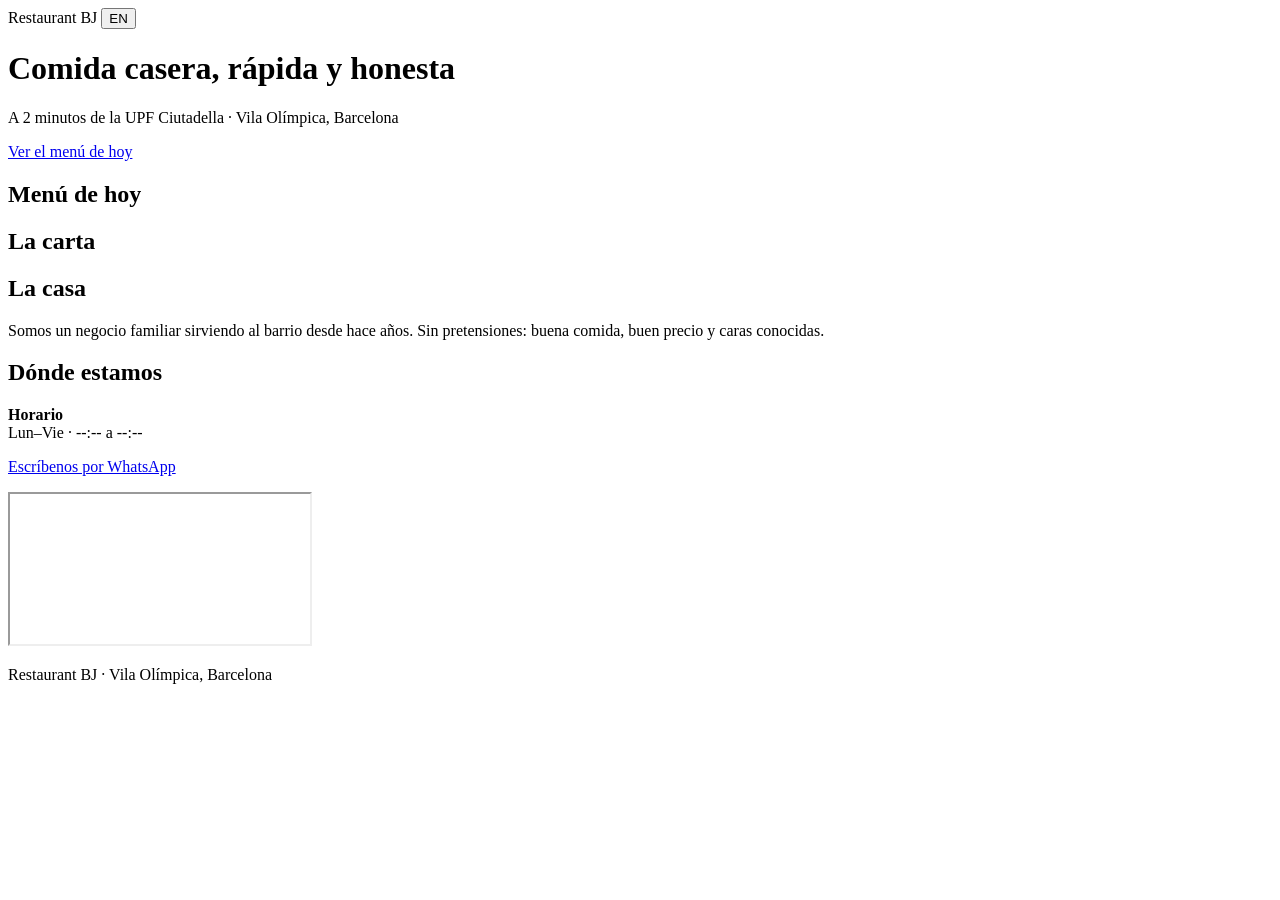
==== index.html @ 80b922a5 "Create index.html" ====
<!DOCTYPE html>
<html lang="es">
<head>
  <meta charset="UTF-8">
  <meta name="viewport" content="width=device-width, initial-scale=1.0">
  <title>Restaurant BJ — Menú del día en Vila Olímpica, Barcelona</title>
  <meta name="description" content="Restaurant BJ: menú del día, bocadillos y café a buen precio junto a la UPF Ciutadella. Comida casera, rápida y honesta. Familia sirviendo al barrio.">
  <link rel="stylesheet" href="css/style.css">
</head>
<body>

  <!-- ===== CABECERA ===== -->
  <header class="hero">
    <nav class="nav">
      <span class="logo">Restaurant BJ</span>
      <button id="lang-toggle" class="lang-btn" aria-label="Change language">EN</button>
    </nav>
    <div class="hero-content">
      <!-- FOTO PENDIENTE: fachada o interior del bar -->
      <h1 data-es="Comida casera, rápida y honesta" data-en="Honest, fast, homemade food">Comida casera, rápida y honesta</h1>
      <p class="subtitle" data-es="A 2 minutos de la UPF Ciutadella · Vila Olímpica, Barcelona" data-en="2 minutes from UPF Ciutadella · Vila Olímpica, Barcelona">A 2 minutos de la UPF Ciutadella · Vila Olímpica, Barcelona</p>
      <a href="#hoy" class="cta" data-es="Ver el menú de hoy" data-en="See today's menu">Ver el menú de hoy</a>
    </div>
  </header>

  <!-- ===== MENÚ DE HOY (se rellena desde data/menu.js) ===== -->
  <section id="hoy" class="section">
    <h2 data-es="Menú de hoy" data-en="Today's menu">Menú de hoy</h2>
    <p class="updated" id="menu-updated"></p>
    <div id="menu-del-dia"></div>
    <div id="bocadillo-del-dia" class="deal-box"></div>
  </section>

  <!-- ===== CARTA FIJA ===== -->
  <section id="carta" class="section alt">
    <h2 data-es="La carta" data-en="Our menu">La carta</h2>
    <div id="carta-fija"></div>
  </section>

  <!-- ===== QUIÉNES SOMOS ===== -->
  <section id="historia" class="section">
    <h2 data-es="La casa" data-en="About us">La casa</h2>
    <!-- FOTO PENDIENTE: familia detrás de la barra -->
    <p data-es="Somos un negocio familiar sirviendo al barrio desde hace años. Sin pretensiones: buena comida, buen precio y caras conocidas."
       data-en="We are a family business that has served this neighborhood for years. No frills: good food, fair prices, familiar faces.">
      Somos un negocio familiar sirviendo al barrio desde hace años. Sin pretensiones: buena comida, buen precio y caras conocidas.
    </p>
  </section>

  <!-- ===== CONTACTO ===== -->
  <footer id="contacto" class="footer">
    <h2 data-es="Dónde estamos" data-en="Find us">Dónde estamos</h2>
    <div class="footer-grid">
      <div>
        <p><strong data-es="Horario" data-en="Hours">Horario</strong><br>
        <span id="horario"><!-- PENDIENTE: horario real --> Lun–Vie · --:-- a --:--</span></p>
        <p>
          <!-- PENDIENTE: número real de WhatsApp (formato 34XXXXXXXXX) -->
          <a class="whatsapp" href="https://wa.me/34XXXXXXXXX" data-es="Escríbenos por WhatsApp" data-en="Message us on WhatsApp">Escríbenos por WhatsApp</a>
        </p>
      </div>
      <div class="map">
        <iframe
          src="https://www.google.com/maps?q=Restaurant+BJ,+Vila+Ol%C3%ADmpica,+Barcelona&output=embed"
          loading="lazy" title="Mapa Restaurant BJ"></iframe>
      </div>
    </div>
    <p class="fine" data-es="Restaurant BJ · Vila Olímpica, Barcelona" data-en="Restaurant BJ · Vila Olímpica, Barcelona">Restaurant BJ · Vila Olímpica, Barcelona</p>
  </footer>

  <script src="data/menu.js"></script>
  <script src="js/main.js"></script>
</body>
</html>
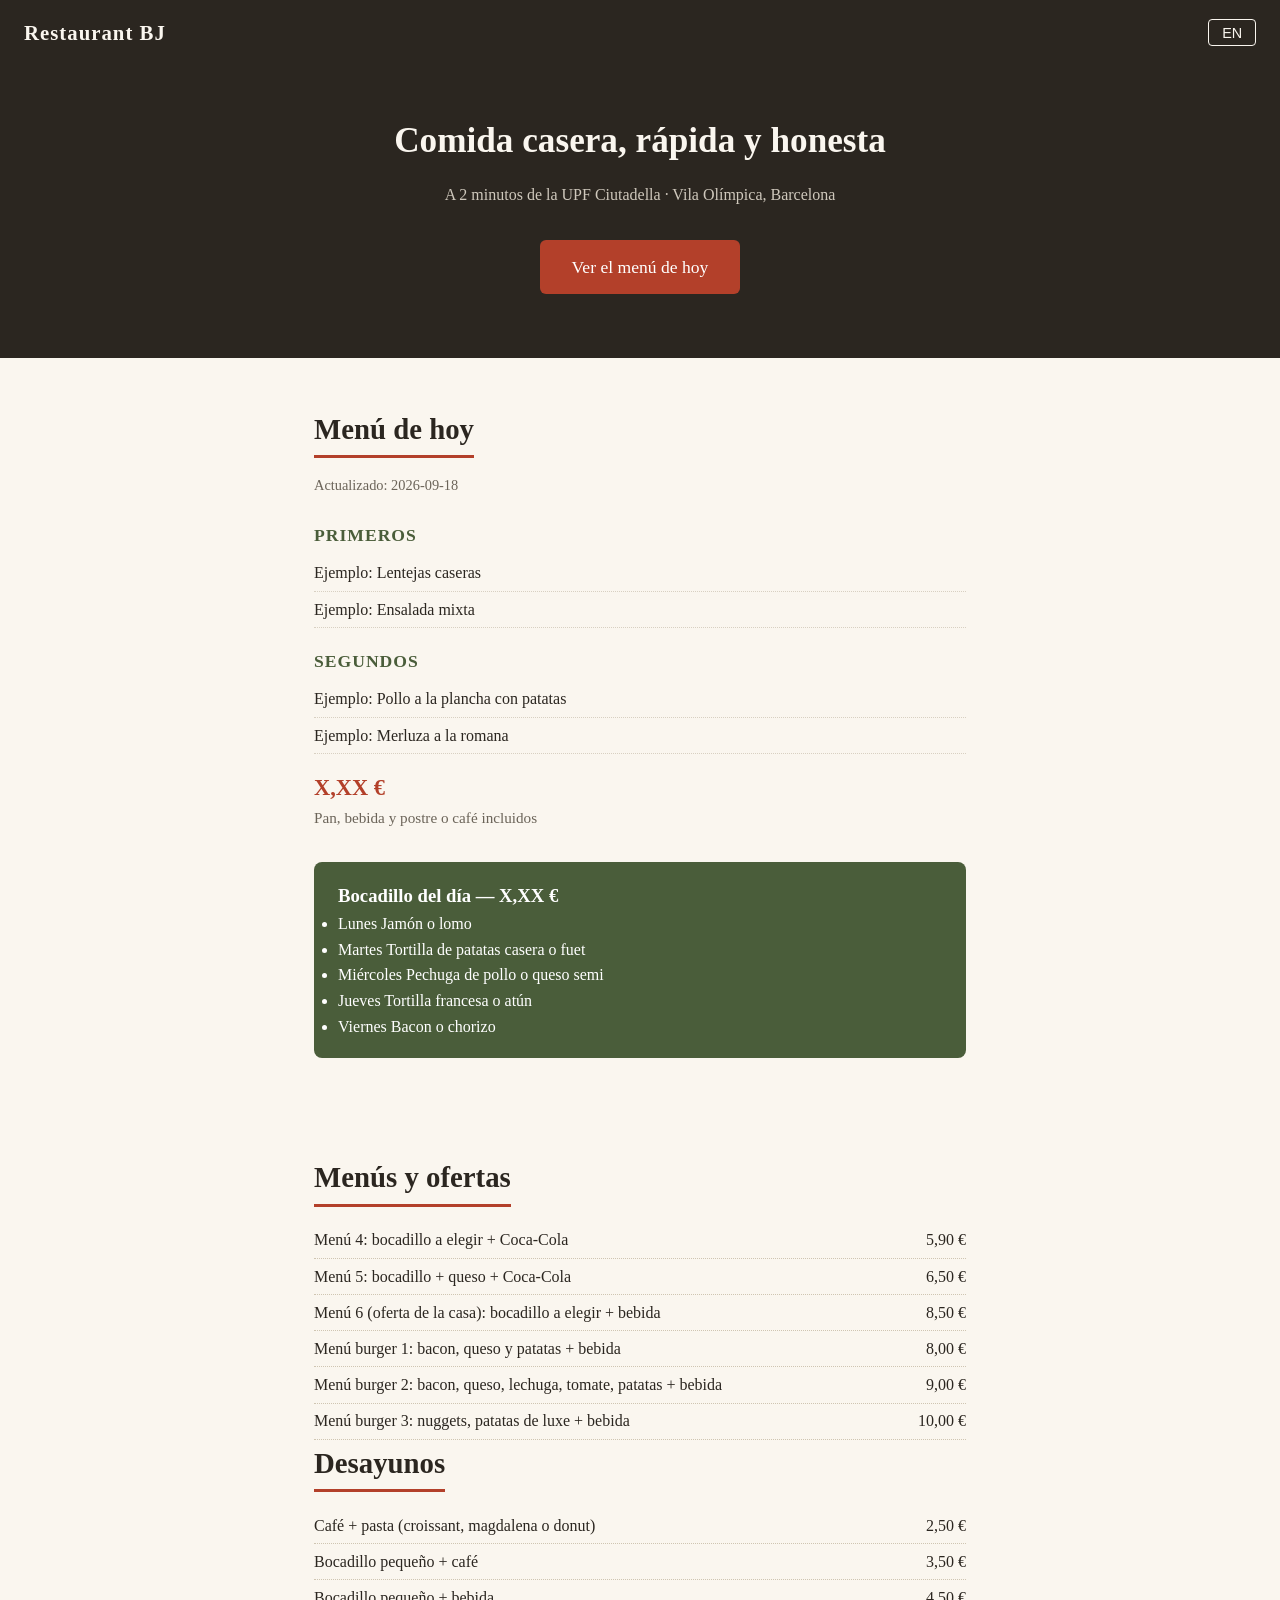
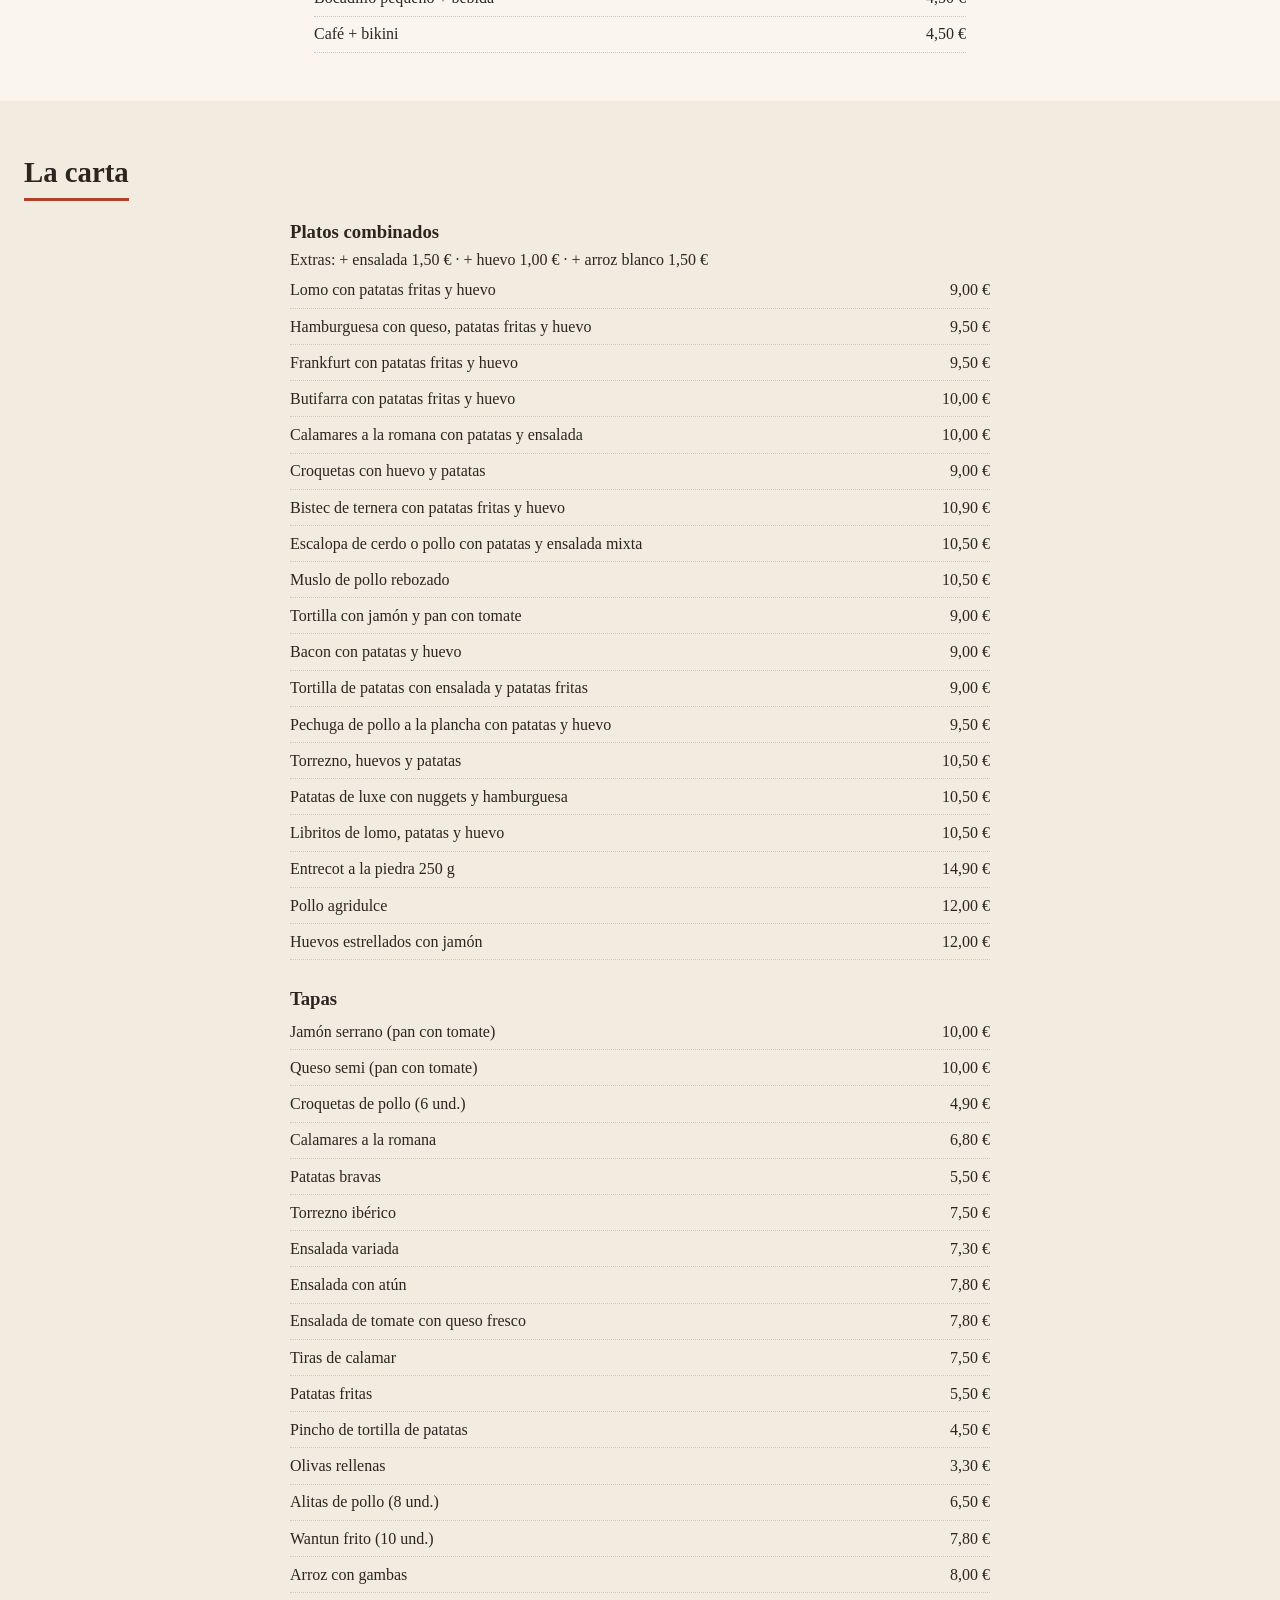
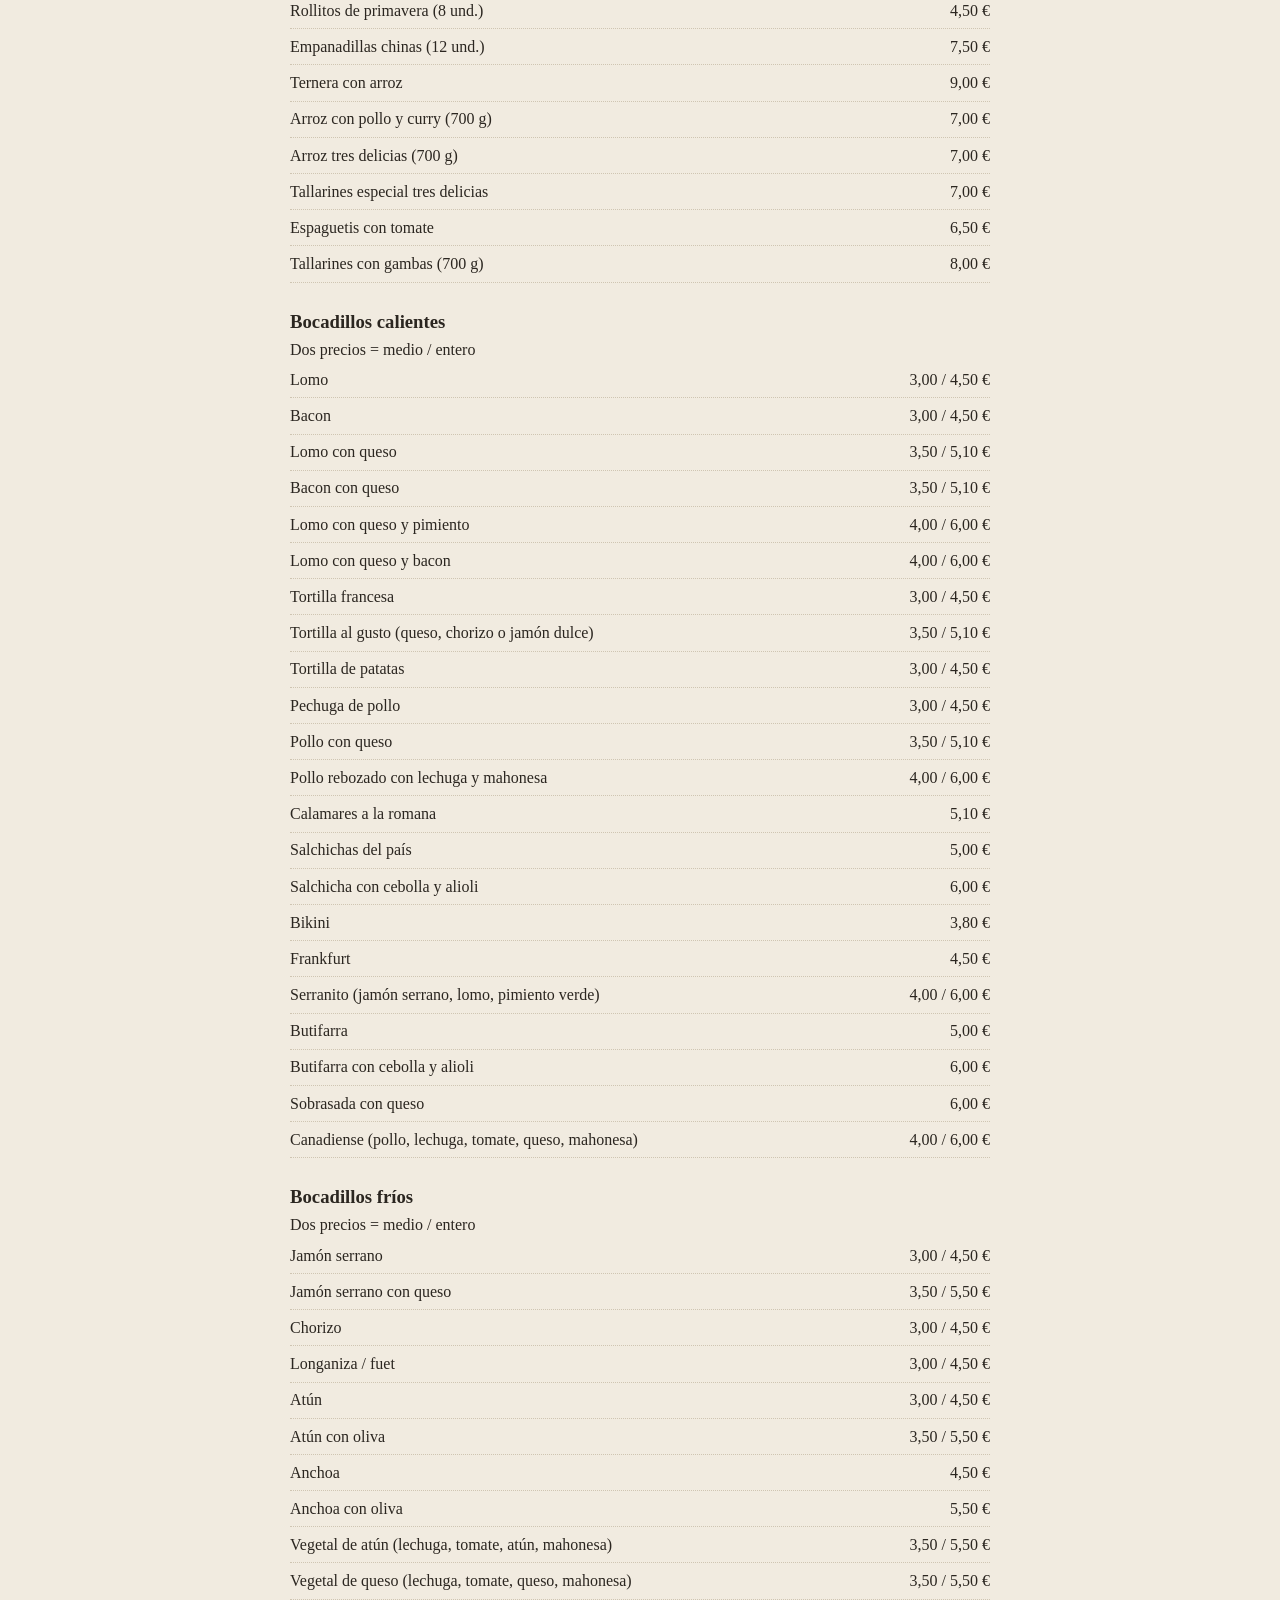
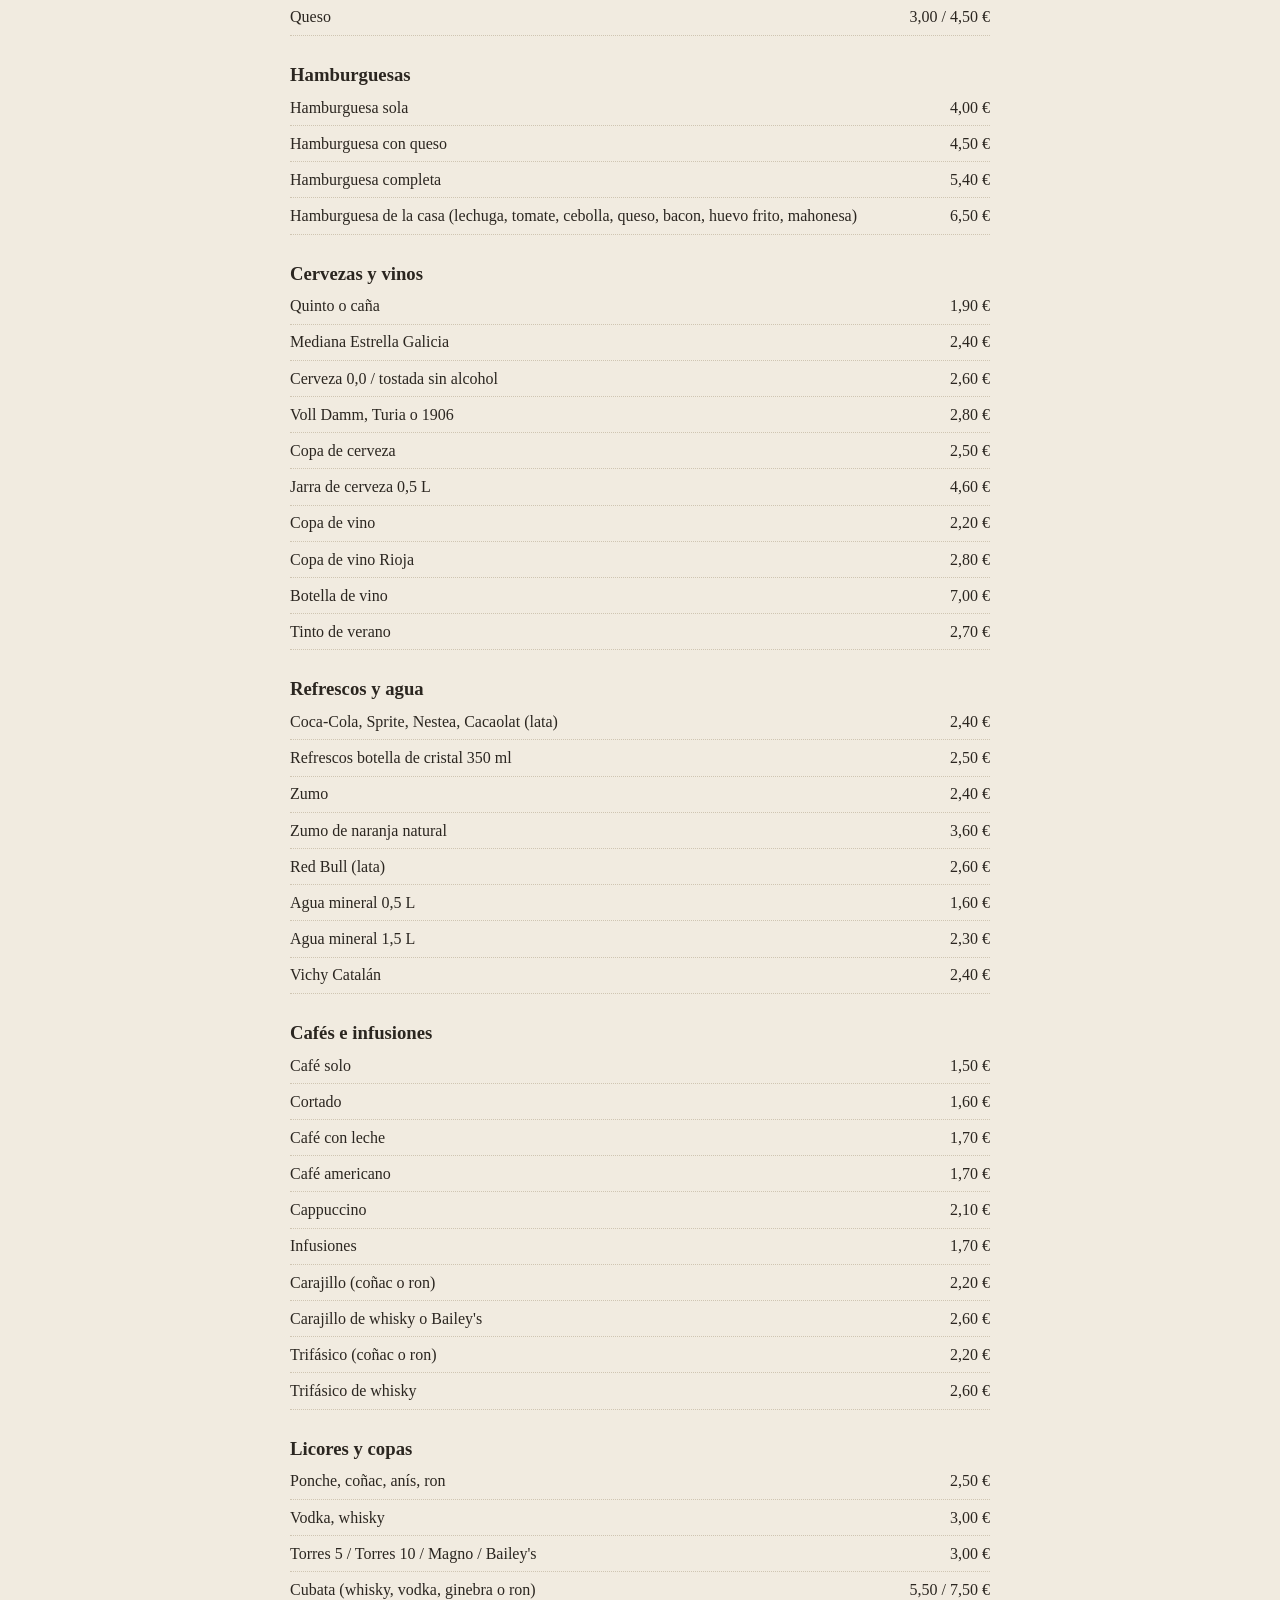
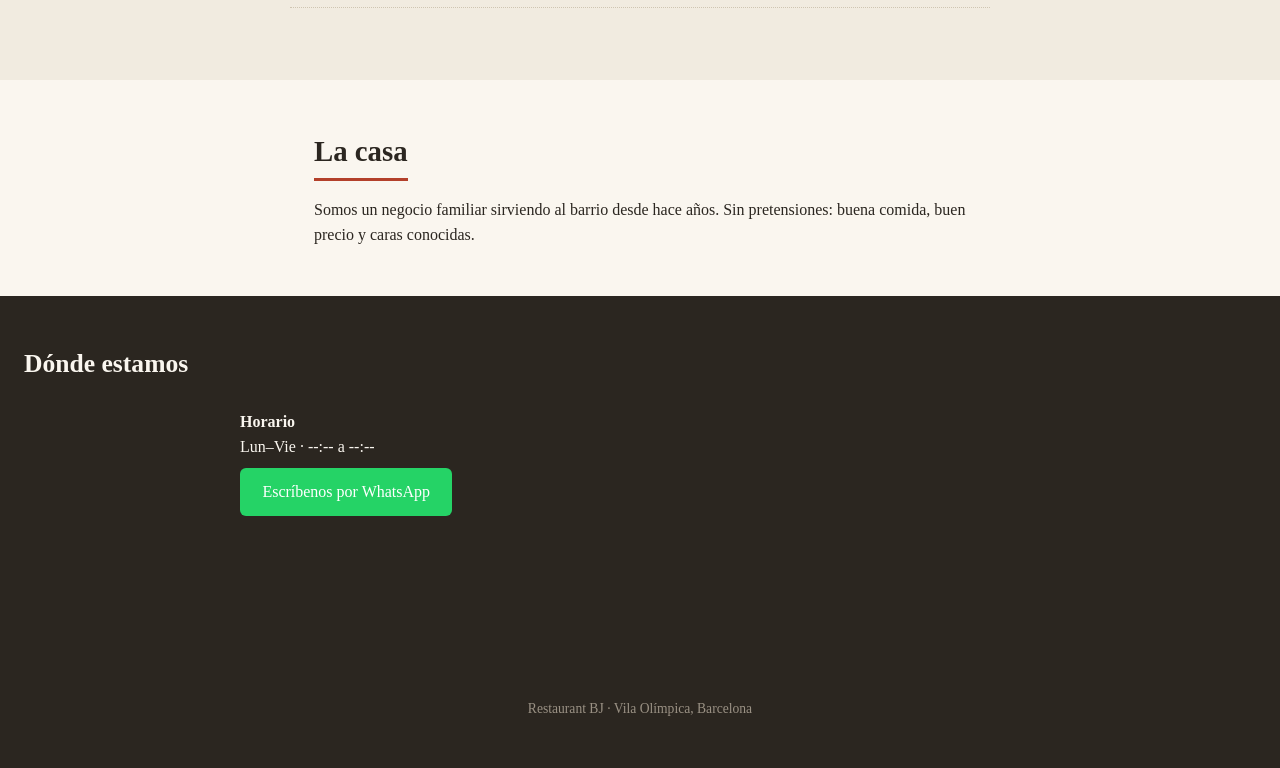
==== commit 4ade68a9: "Update index.html" ====
--- a/index.html
+++ b/index.html
@@ -29,6 +29,14 @@
     <p class="updated" id="menu-updated"></p>
     <div id="menu-del-dia"></div>
     <div id="bocadillo-del-dia" class="deal-box"></div>
+  </section>
+
+  <!-- ===== OFERTAS Y DESAYUNOS ===== -->
+  <section id="ofertas-seccion" class="section">
+    <h2 data-es="Menús y ofertas" data-en="Deals & menus">Menús y ofertas</h2>
+    <div id="ofertas"></div>
+    <h2 class="sub" data-es="Desayunos" data-en="Breakfast">Desayunos</h2>
+    <div id="desayunos"></div>
   </section>
 
   <!-- ===== CARTA FIJA ===== -->
--- a/css/style.css
+++ b/css/style.css
@@ -0,0 +1,142 @@
+/* ===== Restaurant BJ ===== */
+:root {
+  --crema: #faf6ef;
+  --tinta: #2b2620;
+  --rojo: #b3402a;   /* color principal — ajustable cuando haya fotos */
+  --verde: #4a5d3a;
+  --gris: #6b6459;
+}
+
+* { margin: 0; padding: 0; box-sizing: border-box; }
+
+body {
+  font-family: Georgia, 'Times New Roman', serif;
+  color: var(--tinta);
+  background: var(--crema);
+  line-height: 1.6;
+}
+
+/* --- Cabecera --- */
+.hero {
+  background: var(--tinta);
+  color: var(--crema);
+  padding-bottom: 4rem;
+}
+.nav {
+  display: flex;
+  justify-content: space-between;
+  align-items: center;
+  padding: 1rem 1.5rem;
+}
+.logo { font-size: 1.3rem; font-weight: bold; letter-spacing: 1px; }
+.lang-btn {
+  background: transparent;
+  color: var(--crema);
+  border: 1px solid var(--crema);
+  padding: 0.3rem 0.8rem;
+  border-radius: 4px;
+  cursor: pointer;
+  font-size: 0.9rem;
+}
+.hero-content {
+  text-align: center;
+  padding: 3rem 1.5rem 0;
+  max-width: 700px;
+  margin: 0 auto;
+}
+.hero-content h1 { font-size: 2.2rem; margin-bottom: 0.8rem; }
+.subtitle { color: #cfc8bc; margin-bottom: 2rem; }
+.cta {
+  display: inline-block;
+  background: var(--rojo);
+  color: #fff;
+  text-decoration: none;
+  padding: 0.8rem 2rem;
+  border-radius: 6px;
+  font-size: 1.1rem;
+}
+
+/* --- Secciones --- */
+.section {
+  max-width: 700px;
+  margin: 0 auto;
+  padding: 3rem 1.5rem;
+}
+.section.alt { background: #f1ebe0; max-width: none; }
+.section.alt > * { max-width: 700px; margin-left: auto; margin-right: auto; }
+.section h2 {
+  font-size: 1.8rem;
+  margin-bottom: 1rem;
+  border-bottom: 3px solid var(--rojo);
+  display: inline-block;
+  padding-bottom: 0.2rem;
+}
+.updated { color: var(--gris); font-size: 0.9rem; margin-bottom: 1.5rem; }
+
+/* --- Menú del día --- */
+.menu-block h3 {
+  color: var(--verde);
+  margin: 1.2rem 0 0.4rem;
+  font-size: 1.1rem;
+  text-transform: uppercase;
+  letter-spacing: 1px;
+}
+.menu-block ul { list-style: none; }
+.menu-block li { padding: 0.3rem 0; border-bottom: 1px dotted #d8d0c2; }
+.menu-price {
+  font-size: 1.4rem;
+  color: var(--rojo);
+  font-weight: bold;
+  margin-top: 1rem;
+}
+.menu-incluye { color: var(--gris); font-size: 0.95rem; }
+
+/* --- Oferta del día --- */
+.deal-box {
+  margin-top: 2rem;
+  background: var(--verde);
+  color: #fff;
+  padding: 1.2rem 1.5rem;
+  border-radius: 8px;
+}
+.deal-box .deal-price { font-size: 1.6rem; font-weight: bold; }
+
+/* --- Carta --- */
+.carta-cat { margin-bottom: 1.5rem; }
+.carta-item {
+  display: flex;
+  justify-content: space-between;
+  padding: 0.3rem 0;
+  border-bottom: 1px dotted #cfc5b2;
+}
+
+/* --- Footer --- */
+.footer {
+  background: var(--tinta);
+  color: var(--crema);
+  padding: 3rem 1.5rem;
+}
+.footer h2 { font-size: 1.6rem; margin-bottom: 1.5rem; }
+.footer-grid {
+  display: grid;
+  grid-template-columns: 1fr 1fr;
+  gap: 2rem;
+  max-width: 800px;
+  margin: 0 auto;
+}
+.whatsapp {
+  display: inline-block;
+  background: #25d366;
+  color: #fff;
+  text-decoration: none;
+  padding: 0.7rem 1.4rem;
+  border-radius: 6px;
+  margin-top: 0.5rem;
+}
+.map iframe { width: 100%; height: 250px; border: 0; border-radius: 8px; }
+.fine { text-align: center; margin-top: 2rem; color: #9a9184; font-size: 0.85rem; }
+
+@media (max-width: 600px) {
+  .hero-content h1 { font-size: 1.6rem; }
+  .footer-grid { grid-template-columns: 1fr; }
+}
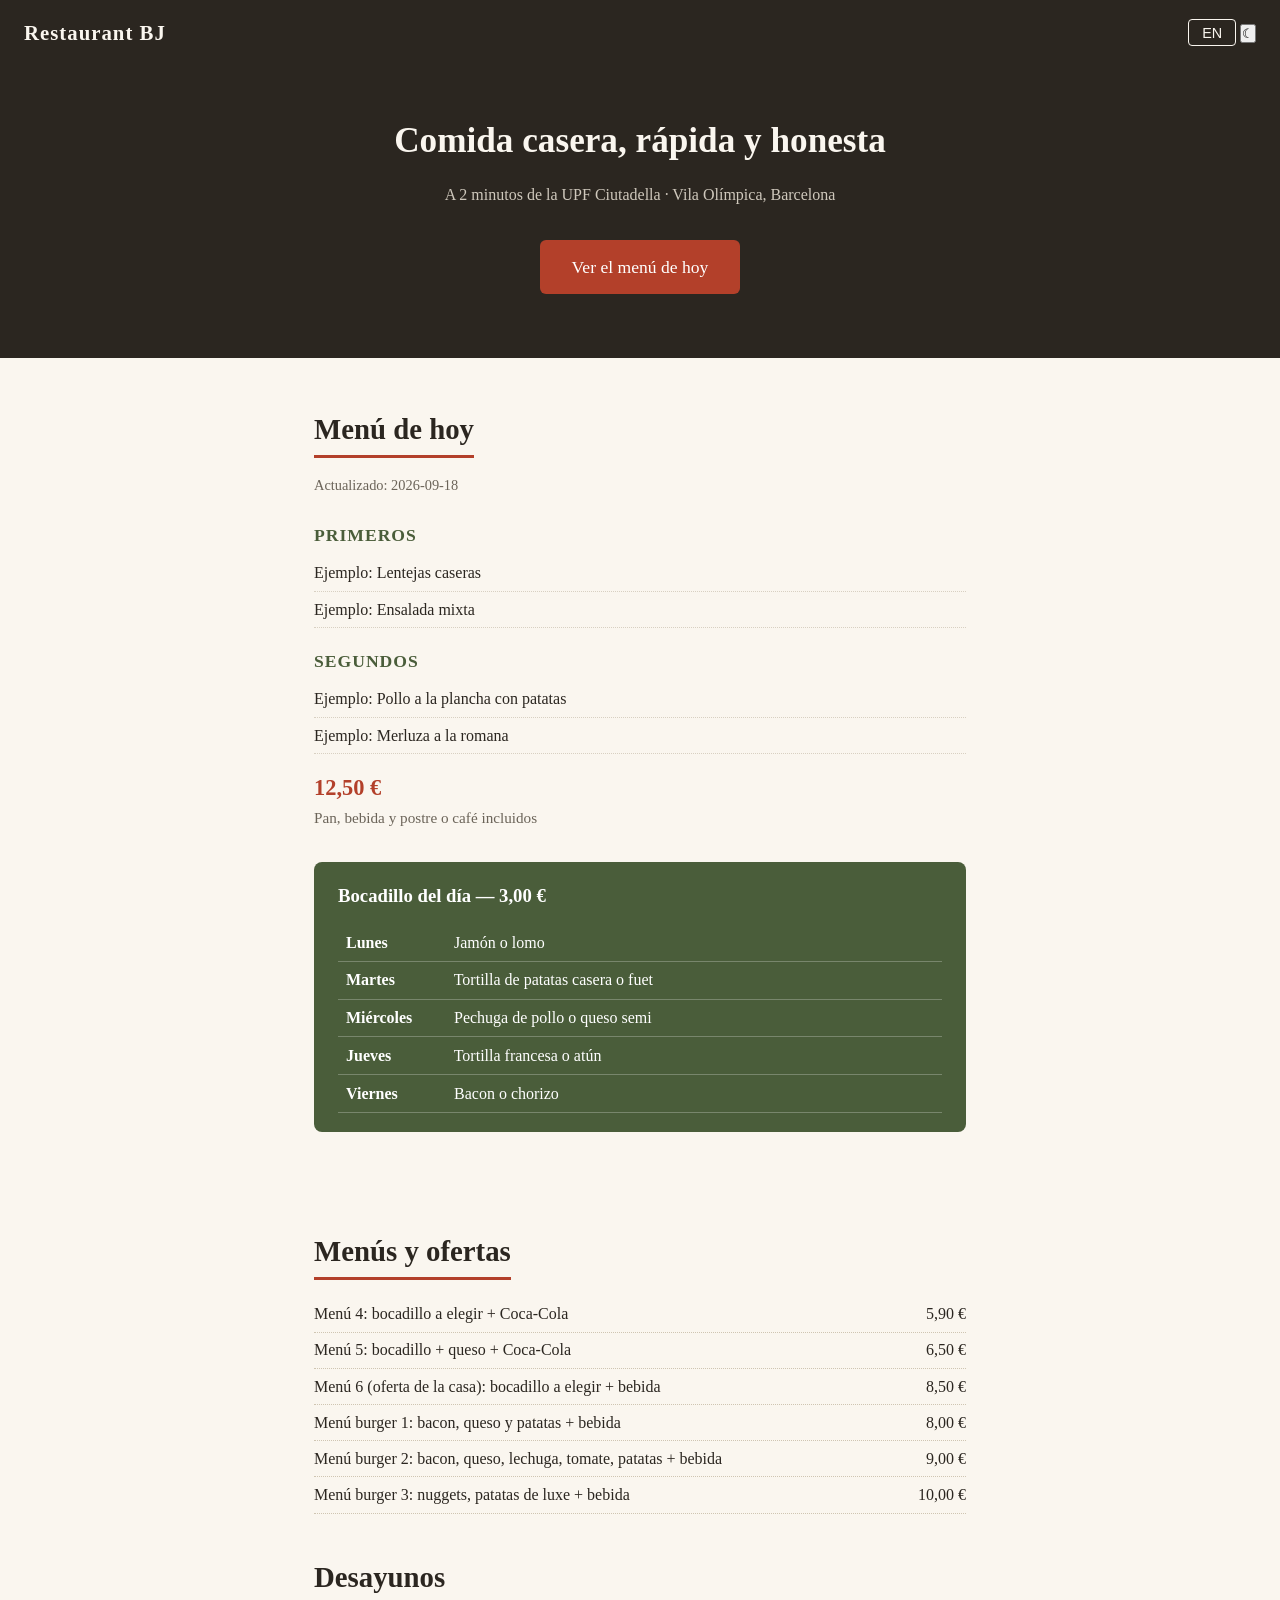
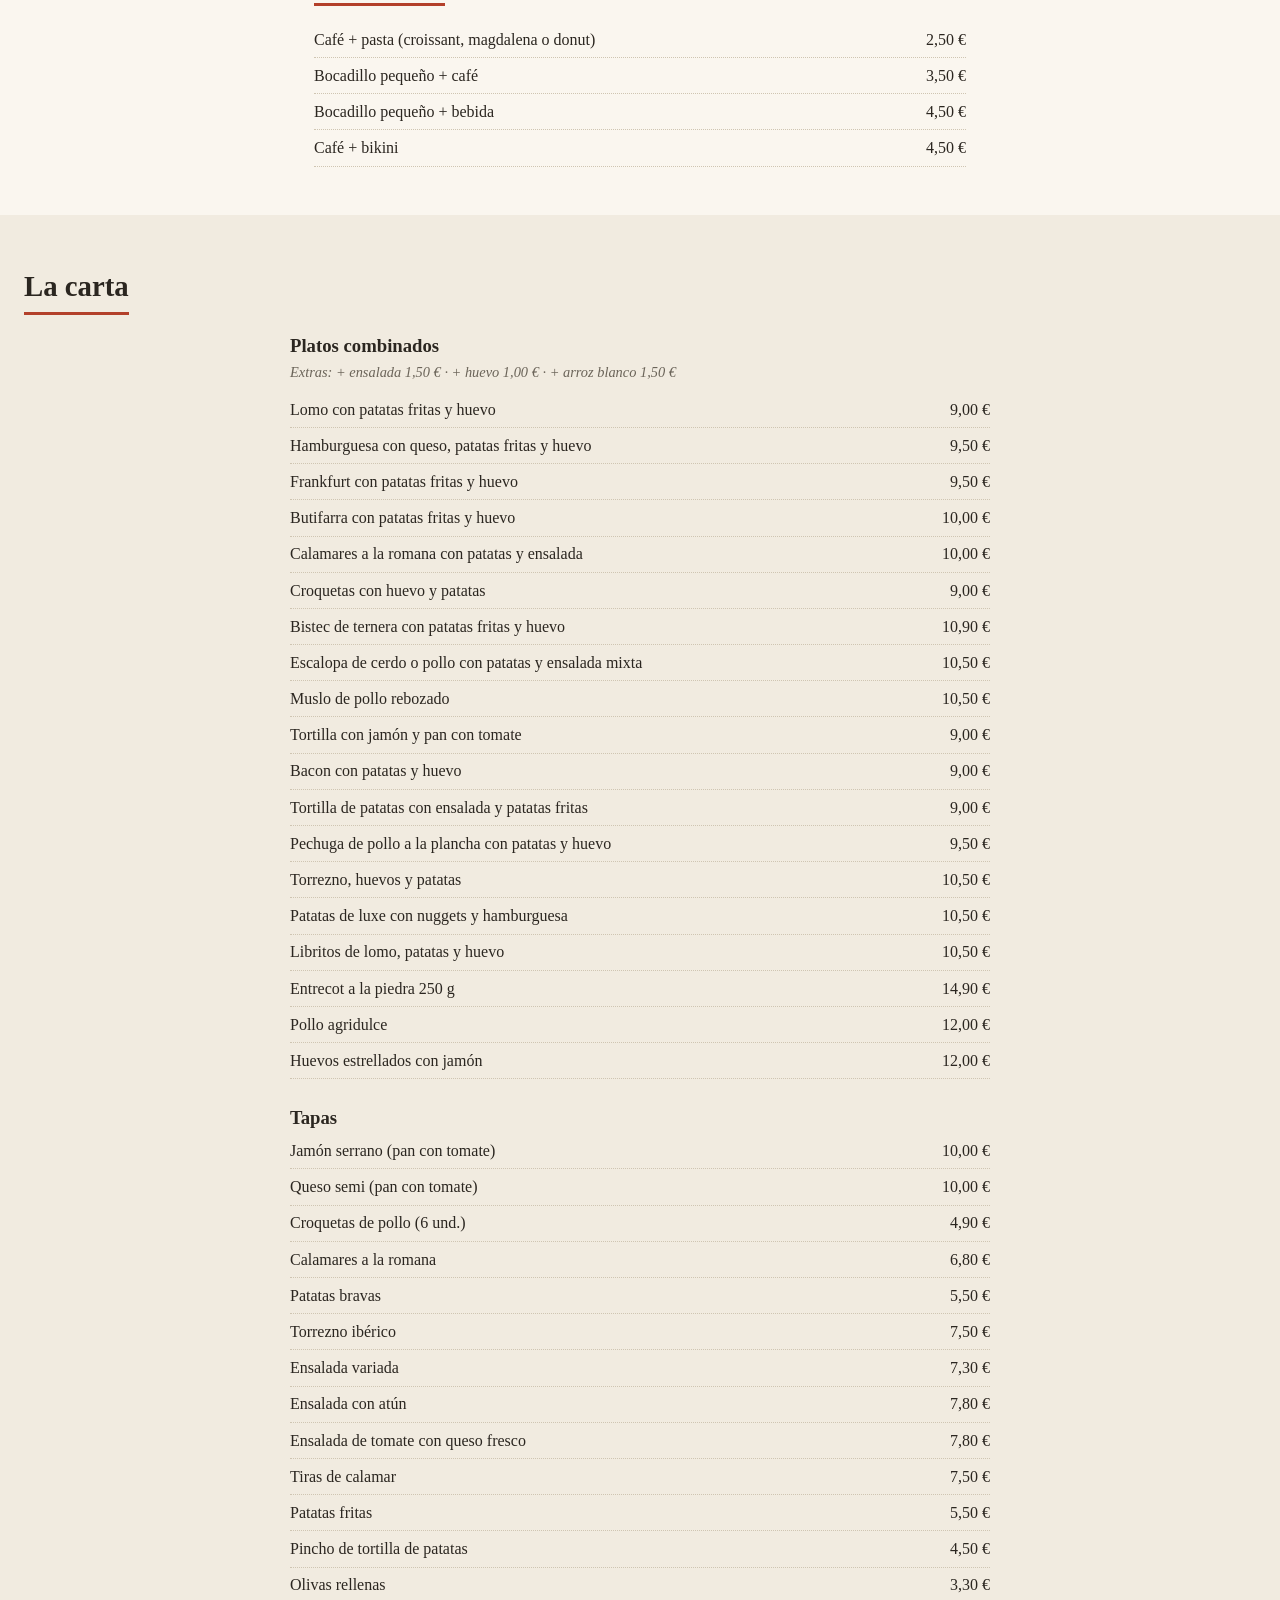
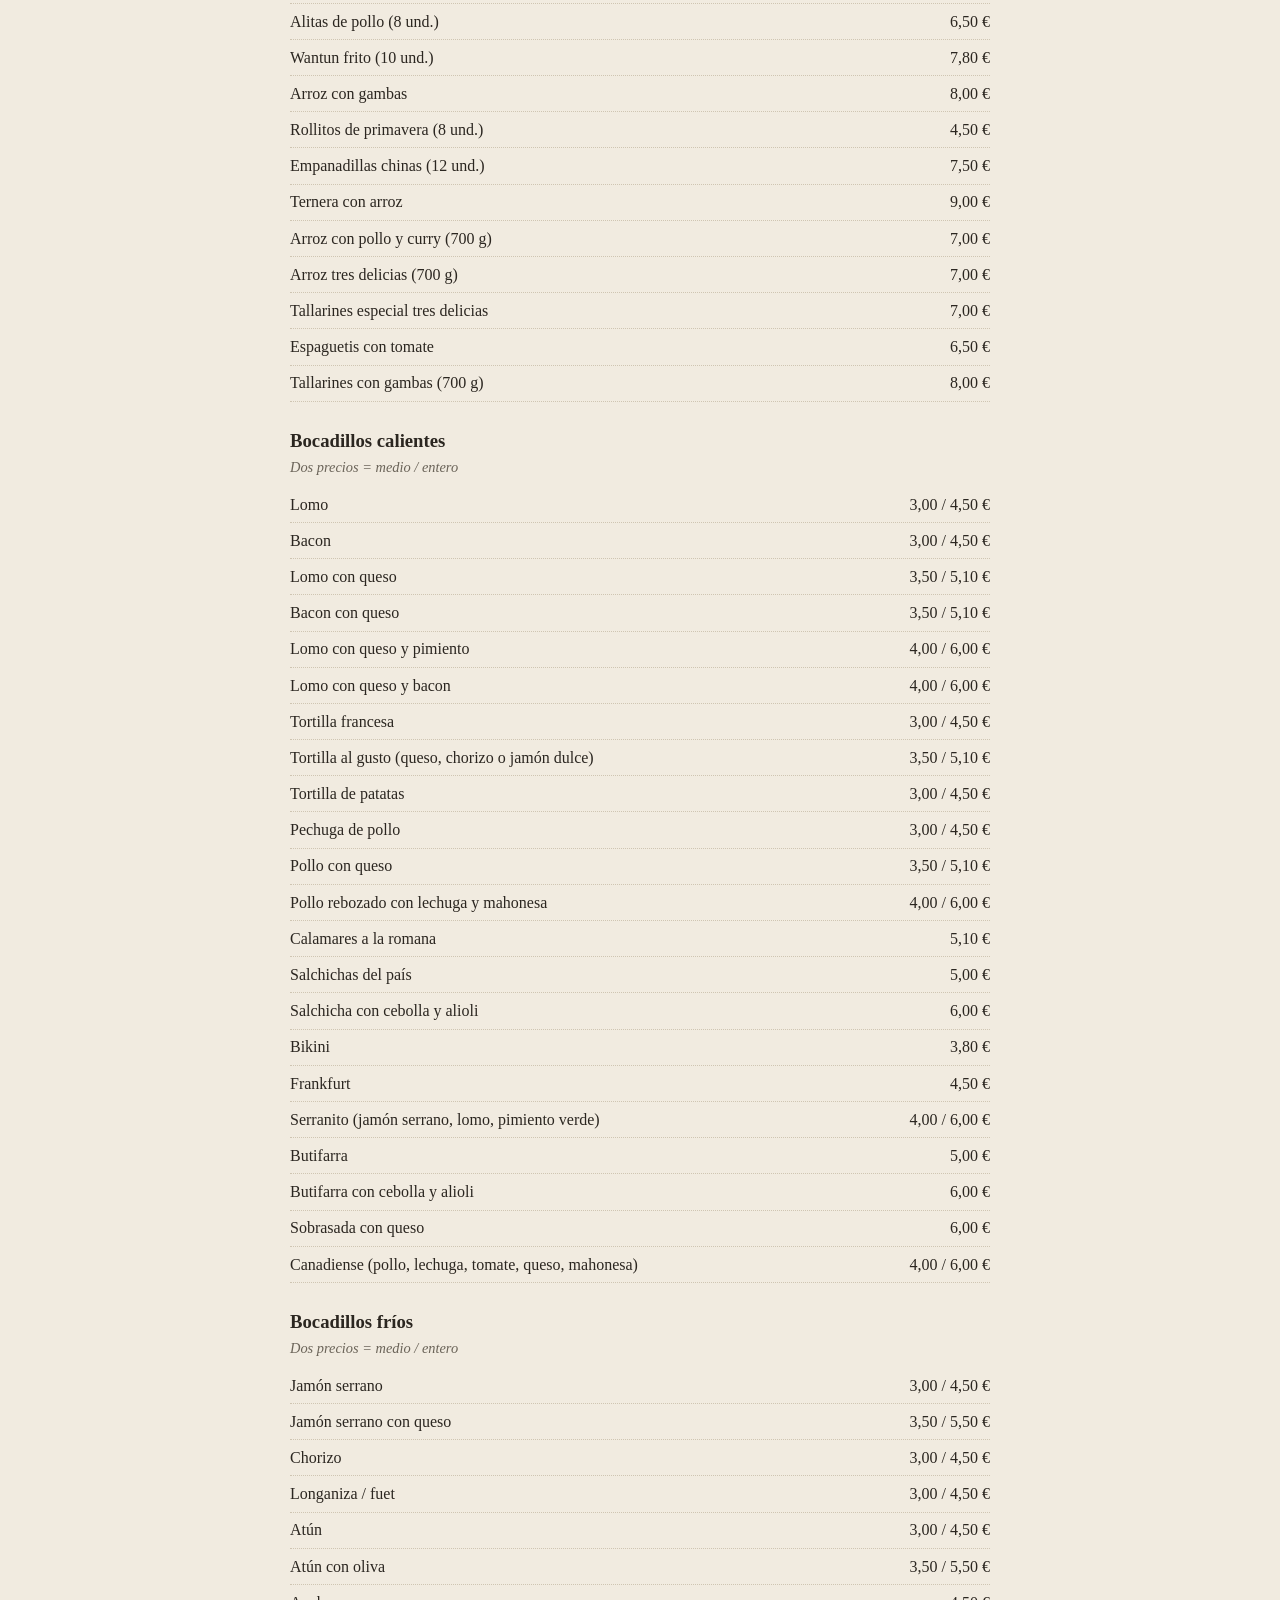
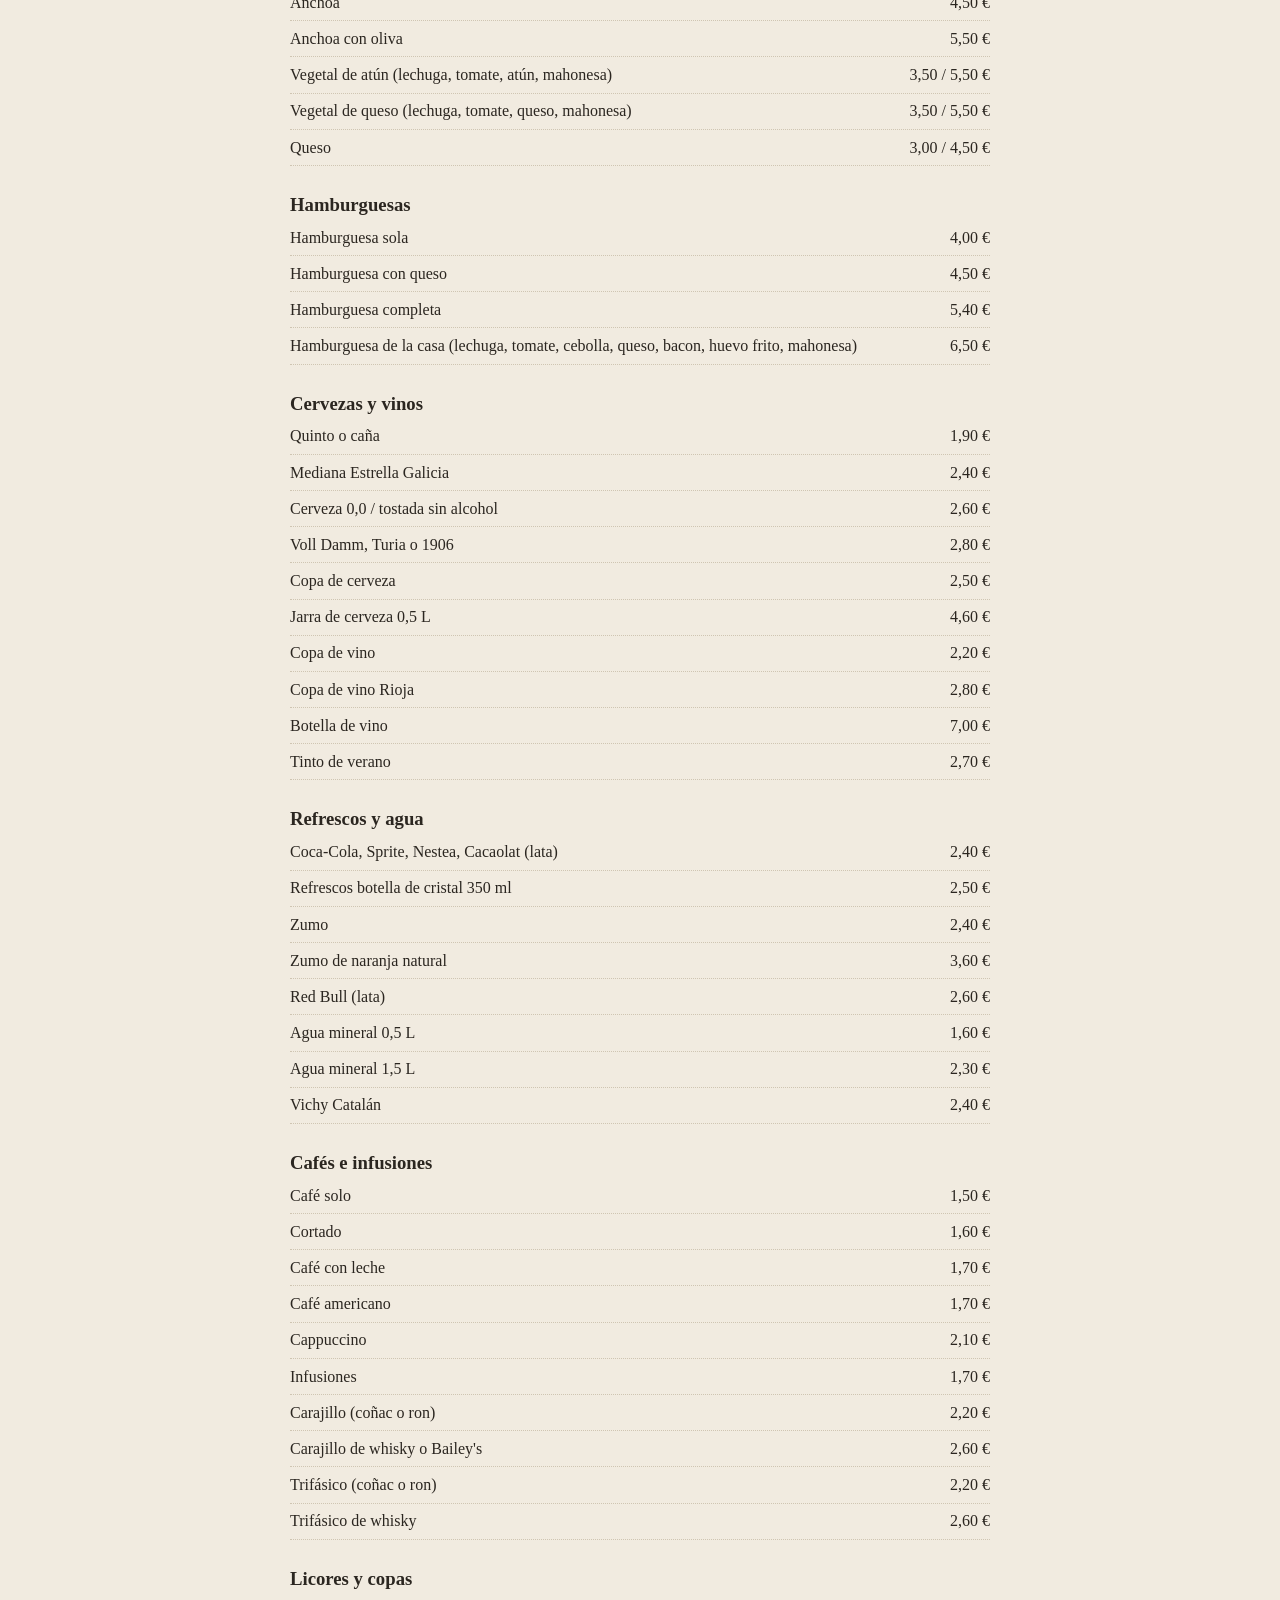
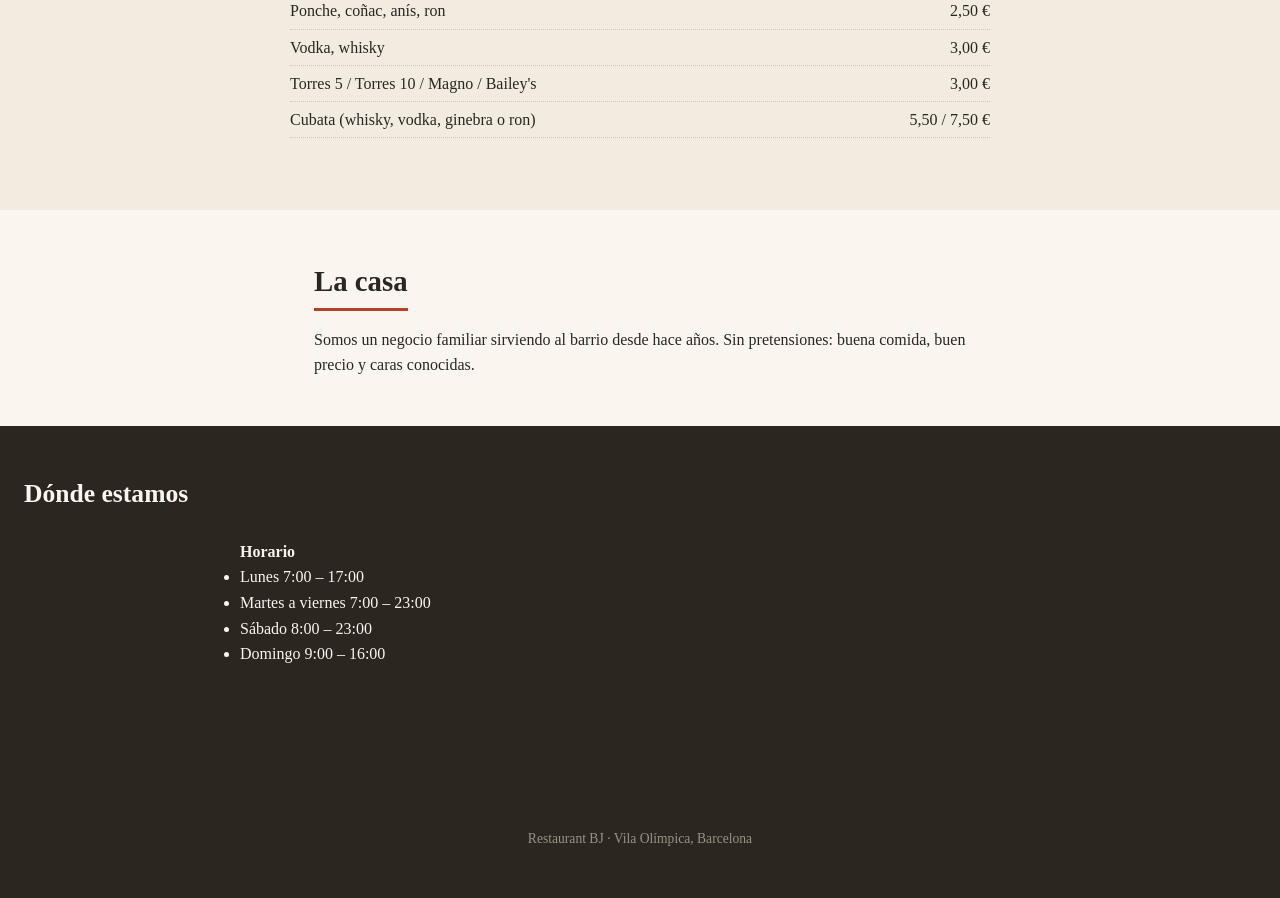
==== commit 4c67425a: "Update index.html" ====
--- a/index.html
+++ b/index.html
@@ -13,7 +13,10 @@
   <header class="hero">
     <nav class="nav">
       <span class="logo">Restaurant BJ</span>
-      <button id="lang-toggle" class="lang-btn" aria-label="Change language">EN</button>
+      <div class="nav-btns">
+        <button id="lang-toggle" class="lang-btn" aria-label="Change language">EN</button>
+        <button id="theme-toggle" class="theme-btn" aria-label="Cambiar tema">☾</button>
+      </div>
     </nav>
     <div class="hero-content">
       <!-- FOTO PENDIENTE: fachada o interior del bar -->
@@ -60,12 +63,13 @@
     <h2 data-es="Dónde estamos" data-en="Find us">Dónde estamos</h2>
     <div class="footer-grid">
       <div>
-        <p><strong data-es="Horario" data-en="Hours">Horario</strong><br>
-        <span id="horario"><!-- PENDIENTE: horario real --> Lun–Vie · --:-- a --:--</span></p>
-        <p>
-          <!-- PENDIENTE: número real de WhatsApp (formato 34XXXXXXXXX) -->
-          <a class="whatsapp" href="https://wa.me/34XXXXXXXXX" data-es="Escríbenos por WhatsApp" data-en="Message us on WhatsApp">Escríbenos por WhatsApp</a>
-        </p>
+        <p><strong data-es="Horario" data-en="Hours">Horario</strong></p>
+        <ul class="horario-lista">
+          <li><span class="dia-h" data-es="Lunes" data-en="Monday">Lunes</span> 7:00 – 17:00</li>
+          <li><span class="dia-h" data-es="Martes a viernes" data-en="Tuesday to Friday">Martes a viernes</span> 7:00 – 23:00</li>
+          <li><span class="dia-h" data-es="Sábado" data-en="Saturday">Sábado</span> 8:00 – 23:00</li>
+          <li><span class="dia-h" data-es="Domingo" data-en="Sunday">Domingo</span> 9:00 – 16:00</li>
+        </ul>
       </div>
       <div class="map">
         <iframe
--- a/css/style.css
+++ b/css/style.css
@@ -100,6 +100,23 @@
   border-radius: 8px;
 }
 .deal-box .deal-price { font-size: 1.6rem; font-weight: bold; }
+.deal-box h3 { margin-bottom: 0.8rem; }
+.deal-box .semana { list-style: none; }
+.deal-box .semana li { padding: 0.35rem 0.5rem; border-bottom: 1px solid rgba(255,255,255,0.25); }
+.deal-box .semana li.hoy { background: rgba(255,255,255,0.18); border-radius: 6px; font-weight: bold; }
+.deal-box .dia { display: inline-block; min-width: 6.5em; font-weight: bold; }
+.deal-box .badge {
+  background: var(--crema);
+  color: var(--verde);
+  font-size: 0.75rem;
+  padding: 0.1rem 0.5rem;
+  border-radius: 10px;
+  margin-left: 0.5rem;
+  font-weight: bold;
+}
+.section h2.sub { margin-top: 2.5rem; }
+.carta-nota { color: var(--gris); font-size: 0.9rem; margin-bottom: 0.5rem; font-style: italic; }
+.carta-item .precio { white-space: nowrap; margin-left: 1rem; }
 
 /* --- Carta --- */
 .carta-cat { margin-bottom: 1.5rem; }
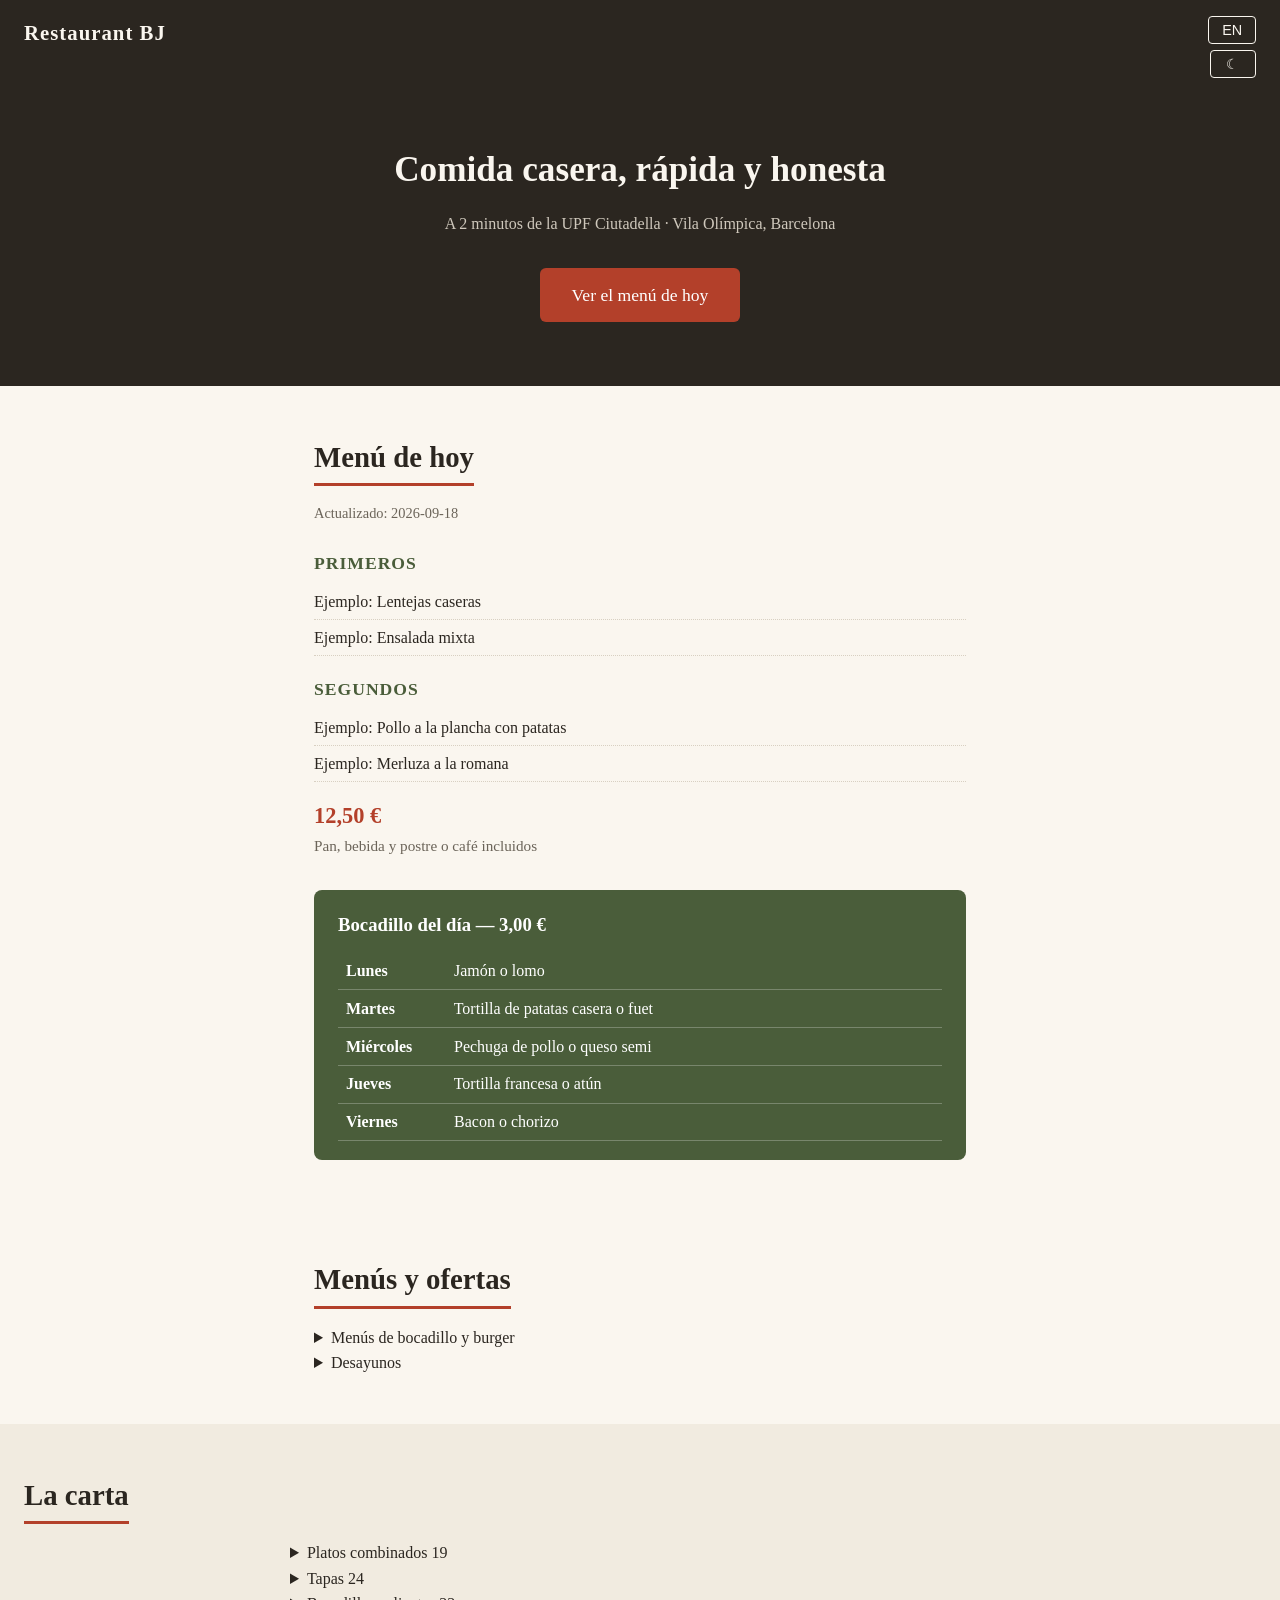
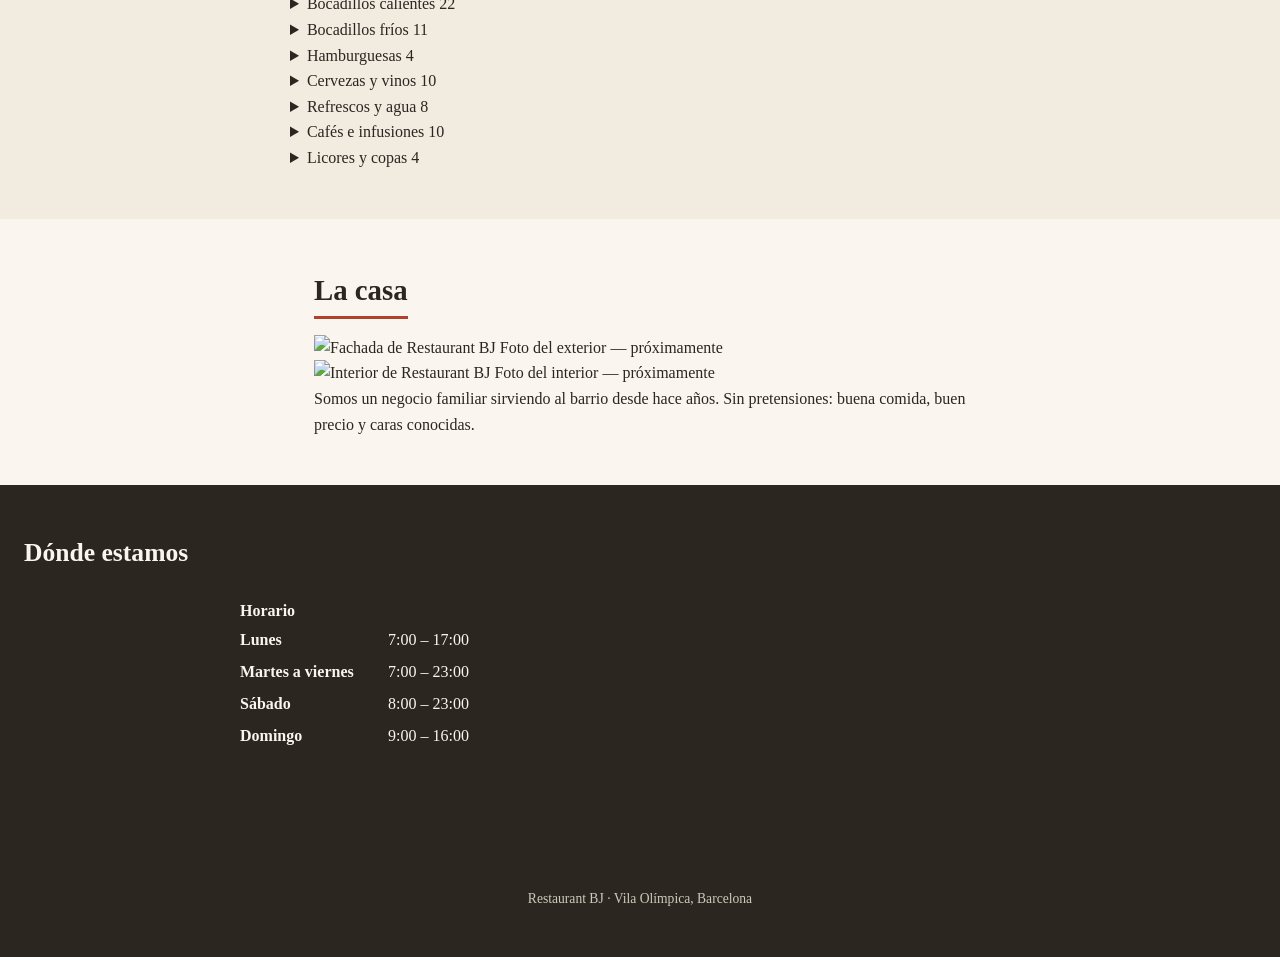
==== commit 18c4ff7b: "Update index.html" ====
--- a/index.html
+++ b/index.html
@@ -38,8 +38,6 @@
   <section id="ofertas-seccion" class="section">
     <h2 data-es="Menús y ofertas" data-en="Deals & menus">Menús y ofertas</h2>
     <div id="ofertas"></div>
-    <h2 class="sub" data-es="Desayunos" data-en="Breakfast">Desayunos</h2>
-    <div id="desayunos"></div>
   </section>
 
   <!-- ===== CARTA FIJA ===== -->
@@ -51,7 +49,17 @@
   <!-- ===== QUIÉNES SOMOS ===== -->
   <section id="historia" class="section">
     <h2 data-es="La casa" data-en="About us">La casa</h2>
-    <!-- FOTO PENDIENTE: familia detrás de la barra -->
+    <!-- Huecos para fotos: guardar como photos/exterior.jpg y photos/interior.jpg y aparecen solas -->
+    <div class="fotos-grid">
+      <figure class="foto">
+        <img src="photos/exterior.jpg" alt="Fachada de Restaurant BJ" loading="lazy" onerror="this.parentElement.classList.add('vacia')">
+        <span class="foto-placeholder" data-es="Foto del exterior — próximamente" data-en="Outside photo — coming soon">Foto del exterior — próximamente</span>
+      </figure>
+      <figure class="foto">
+        <img src="photos/interior.jpg" alt="Interior de Restaurant BJ" loading="lazy" onerror="this.parentElement.classList.add('vacia')">
+        <span class="foto-placeholder" data-es="Foto del interior — próximamente" data-en="Inside photo — coming soon">Foto del interior — próximamente</span>
+      </figure>
+    </div>
     <p data-es="Somos un negocio familiar sirviendo al barrio desde hace años. Sin pretensiones: buena comida, buen precio y caras conocidas."
        data-en="We are a family business that has served this neighborhood for years. No frills: good food, fair prices, familiar faces.">
       Somos un negocio familiar sirviendo al barrio desde hace años. Sin pretensiones: buena comida, buen precio y caras conocidas.
--- a/css/style.css
+++ b/css/style.css
@@ -1,42 +1,64 @@
 /* ===== Restaurant BJ ===== */
+/* Tema claro (por defecto) y oscuro via [data-theme="dark"] */
 :root {
-  --crema: #faf6ef;
-  --tinta: #2b2620;
-  --rojo: #b3402a;   /* color principal — ajustable cuando haya fotos */
+  --bg: #faf6ef;
+  --text: #2b2620;
+  --alt: #f1ebe0;
+  --hero-bg: #2b2620;
+  --hero-text: #faf6ef;
+  --hero-sub: #cfc8bc;
+  --rojo: #b3402a;
   --verde: #4a5d3a;
   --gris: #6b6459;
+  --linea: #d8d0c2;
+}
+[data-theme="dark"] {
+  --bg: #1d1913;
+  --text: #f0e9dc;
+  --alt: #26211a;
+  --hero-bg: #121009;
+  --hero-text: #f0e9dc;
+  --hero-sub: #a89f8f;
+  --rojo: #d95b41;
+  --verde: #7a9662;
+  --gris: #a39a8b;
+  --linea: #463f35;
 }
 
 * { margin: 0; padding: 0; box-sizing: border-box; }
 
 body {
   font-family: Georgia, 'Times New Roman', serif;
-  color: var(--tinta);
-  background: var(--crema);
+  color: var(--text);
+  background: var(--bg);
   line-height: 1.6;
+  transition: background 0.3s, color 0.3s;
 }
 
 /* --- Cabecera --- */
 .hero {
-  background: var(--tinta);
-  color: var(--crema);
+  background: var(--hero-bg);
+  color: var(--hero-text);
   padding-bottom: 4rem;
 }
+.hero.mini { padding-bottom: 1rem; }
 .nav {
   display: flex;
   justify-content: space-between;
-  align-items: center;
+  align-items: flex-start;
   padding: 1rem 1.5rem;
 }
 .logo { font-size: 1.3rem; font-weight: bold; letter-spacing: 1px; }
-.lang-btn {
+.nav-btns { display: flex; flex-direction: column; gap: 0.4rem; align-items: flex-end; }
+.lang-btn, .theme-btn {
   background: transparent;
-  color: var(--crema);
-  border: 1px solid var(--crema);
+  color: var(--hero-text);
+  border: 1px solid var(--hero-text);
   padding: 0.3rem 0.8rem;
   border-radius: 4px;
   cursor: pointer;
   font-size: 0.9rem;
+  min-width: 3.2em;
 }
 .hero-content {
   text-align: center;
@@ -45,7 +67,7 @@
   margin: 0 auto;
 }
 .hero-content h1 { font-size: 2.2rem; margin-bottom: 0.8rem; }
-.subtitle { color: #cfc8bc; margin-bottom: 2rem; }
+.subtitle { color: var(--hero-sub); margin-bottom: 2rem; }
 .cta {
   display: inline-block;
   background: var(--rojo);
@@ -62,7 +84,7 @@
   margin: 0 auto;
   padding: 3rem 1.5rem;
 }
-.section.alt { background: #f1ebe0; max-width: none; }
+.section.alt { background: var(--alt); max-width: none; }
 .section.alt > * { max-width: 700px; margin-left: auto; margin-right: auto; }
 .section h2 {
   font-size: 1.8rem;
@@ -82,7 +104,7 @@
   letter-spacing: 1px;
 }
 .menu-block ul { list-style: none; }
-.menu-block li { padding: 0.3rem 0; border-bottom: 1px dotted #d8d0c2; }
+.menu-block li { padding: 0.3rem 0; border-bottom: 1px dotted var(--linea); }
 .menu-price {
   font-size: 1.4rem;
   color: var(--rojo);
@@ -91,7 +113,7 @@
 }
 .menu-incluye { color: var(--gris); font-size: 0.95rem; }
 
-/* --- Oferta del día --- */
+/* --- Bocadillo del día --- */
 .deal-box {
   margin-top: 2rem;
   background: var(--verde);
@@ -103,10 +125,10 @@
 .deal-box h3 { margin-bottom: 0.8rem; }
 .deal-box .semana { list-style: none; }
 .deal-box .semana li { padding: 0.35rem 0.5rem; border-bottom: 1px solid rgba(255,255,255,0.25); }
-.deal-box .semana li.hoy { background: rgba(255,255,255,0.18); border-radius: 6px; font-weight: bold; }
+.deal-box .semana li.hoy { background: rgba(0,0,0,0.25); border-radius: 6px; font-weight: bold; }
 .deal-box .dia { display: inline-block; min-width: 6.5em; font-weight: bold; }
 .deal-box .badge {
-  background: var(--crema);
+  background: #fff;
   color: var(--verde);
   font-size: 0.75rem;
   padding: 0.1rem 0.5rem;
@@ -120,17 +142,24 @@
 
 /* --- Carta --- */
 .carta-cat { margin-bottom: 1.5rem; }
+.carta-cat h3 {
+  color: var(--verde);
+  margin: 1.2rem 0 0.4rem;
+  font-size: 1.15rem;
+  text-transform: uppercase;
+  letter-spacing: 1px;
+}
 .carta-item {
   display: flex;
   justify-content: space-between;
   padding: 0.3rem 0;
-  border-bottom: 1px dotted #cfc5b2;
+  border-bottom: 1px dotted var(--linea);
 }
 
 /* --- Footer --- */
 .footer {
-  background: var(--tinta);
-  color: var(--crema);
+  background: var(--hero-bg);
+  color: var(--hero-text);
   padding: 3rem 1.5rem;
 }
 .footer h2 { font-size: 1.6rem; margin-bottom: 1.5rem; }
@@ -141,17 +170,11 @@
   max-width: 800px;
   margin: 0 auto;
 }
-.whatsapp {
-  display: inline-block;
-  background: #25d366;
-  color: #fff;
-  text-decoration: none;
-  padding: 0.7rem 1.4rem;
-  border-radius: 6px;
-  margin-top: 0.5rem;
-}
+.horario-lista { list-style: none; }
+.horario-lista li { padding: 0.2rem 0; }
+.horario-lista .dia-h { display: inline-block; min-width: 9em; font-weight: bold; }
 .map iframe { width: 100%; height: 250px; border: 0; border-radius: 8px; }
-.fine { text-align: center; margin-top: 2rem; color: #9a9184; font-size: 0.85rem; }
+.fine { text-align: center; margin-top: 2rem; color: var(--hero-sub); font-size: 0.85rem; }
 
 @media (max-width: 600px) {
   .hero-content h1 { font-size: 1.6rem; }
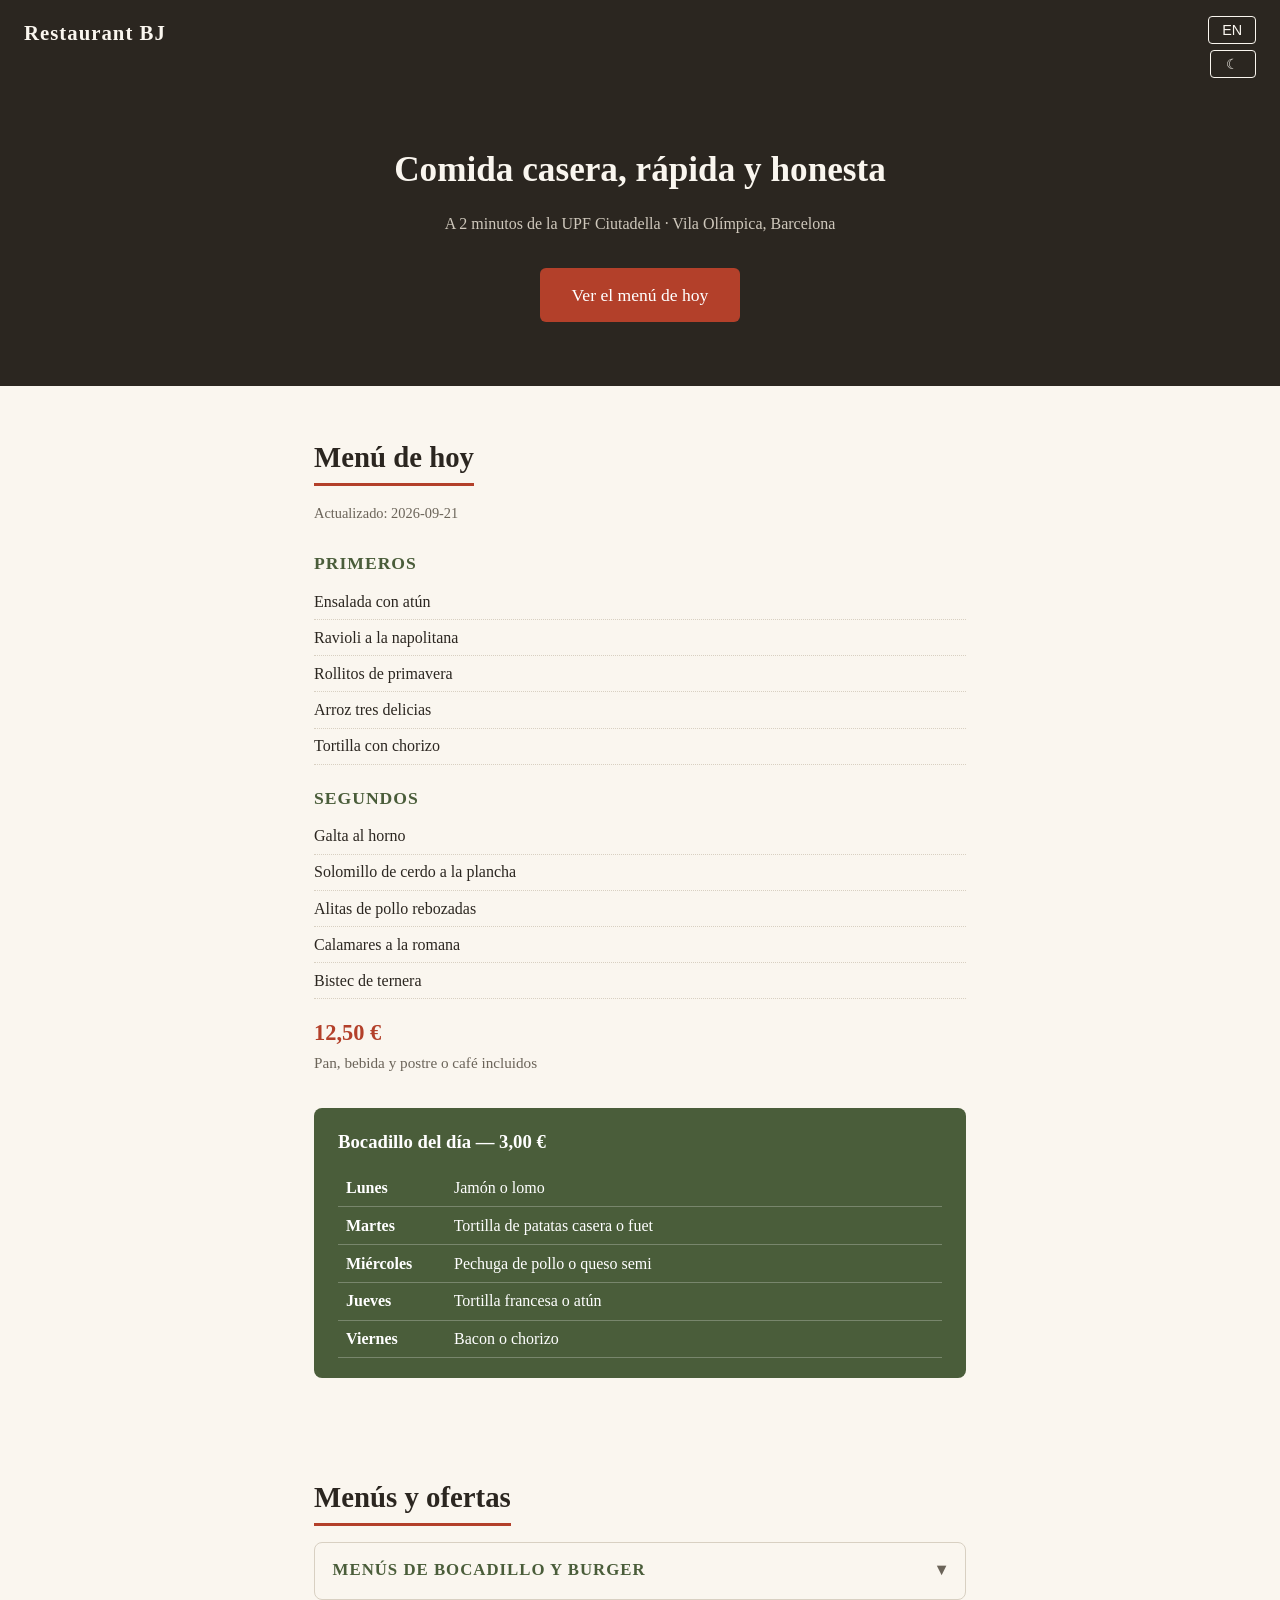
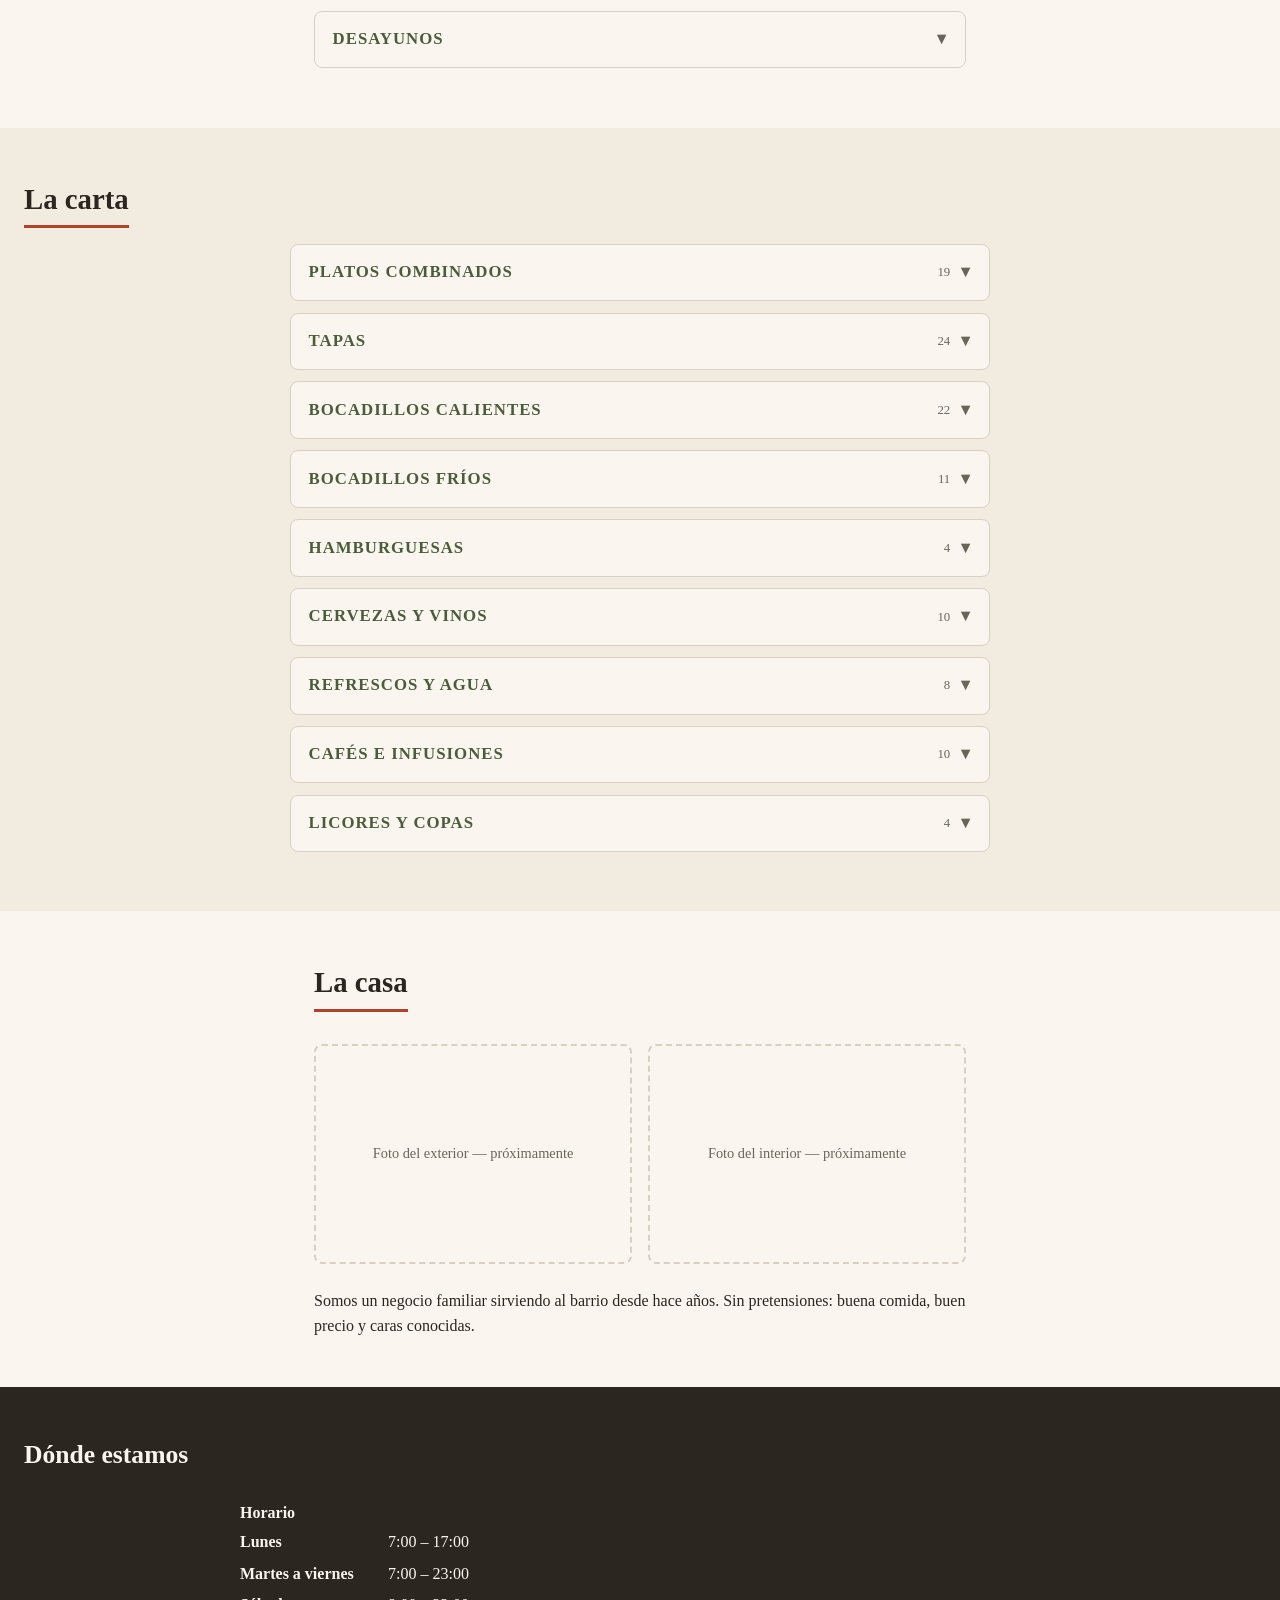
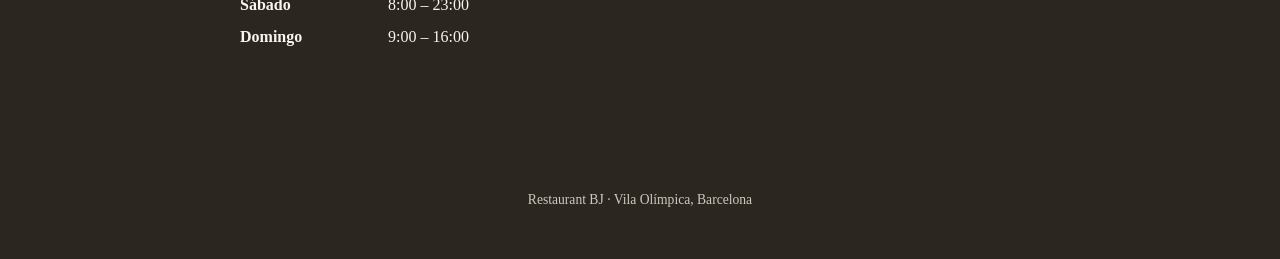
==== commit 817c90ef: "Update index.html" ====
--- a/index.html
+++ b/index.html
@@ -88,7 +88,13 @@
     <p class="fine" data-es="Restaurant BJ · Vila Olímpica, Barcelona" data-en="Restaurant BJ · Vila Olímpica, Barcelona">Restaurant BJ · Vila Olímpica, Barcelona</p>
   </footer>
 
-  <script src="data/menu.js"></script>
-  <script src="js/main.js"></script>
+  <!-- Carga el menú evitando que el navegador muestre una versión antigua en caché -->
+  <script>
+    (function () {
+      var v = Math.floor(Date.now() / 120000); // se refresca como mucho cada 2 minutos
+      document.write('<scr' + 'ipt src="data/menu.js?v=' + v + '"><\/scr' + 'ipt>');
+      document.write('<scr' + 'ipt src="js/main.js?v=' + v + '"><\/scr' + 'ipt>');
+    })();
+  </script>
 </body>
 </html>
--- a/css/style.css
+++ b/css/style.css
@@ -137,6 +137,77 @@
   font-weight: bold;
 }
 .section h2.sub { margin-top: 2.5rem; }
+
+/* --- Acordeón (secciones desplegables) --- */
+.acordeon {
+  border: 1px solid var(--linea);
+  border-radius: 8px;
+  margin-bottom: 0.7rem;
+  background: var(--bg);
+  overflow: hidden;
+}
+.acordeon summary {
+  cursor: pointer;
+  list-style: none;
+  padding: 0.9rem 1.1rem;
+  font-weight: bold;
+  font-size: 1.05rem;
+  color: var(--verde);
+  text-transform: uppercase;
+  letter-spacing: 1px;
+  display: flex;
+  justify-content: space-between;
+  align-items: center;
+}
+.acordeon summary::-webkit-details-marker { display: none; }
+.acordeon summary::after {
+  content: "▾";
+  color: var(--gris);
+  transition: transform 0.2s;
+}
+.acordeon[open] summary::after { transform: rotate(180deg); }
+.acordeon[open] summary { border-bottom: 1px solid var(--linea); }
+.acordeon .num {
+  font-weight: normal;
+  font-size: 0.8rem;
+  color: var(--gris);
+  margin-left: auto;
+  margin-right: 0.7rem;
+  text-transform: none;
+  letter-spacing: 0;
+}
+.acordeon-body { padding: 0.5rem 1.1rem 1rem; }
+
+/* --- Fotos del local --- */
+.fotos-grid {
+  display: grid;
+  grid-template-columns: 1fr 1fr;
+  gap: 1rem;
+  margin: 1rem 0 1.5rem;
+}
+.foto { position: relative; margin: 0; }
+.foto img {
+  width: 100%;
+  height: 220px;
+  object-fit: cover;
+  border-radius: 8px;
+  display: block;
+}
+.foto .foto-placeholder { display: none; }
+.foto.vacia img { display: none; }
+.foto.vacia .foto-placeholder {
+  display: flex;
+  align-items: center;
+  justify-content: center;
+  text-align: center;
+  height: 220px;
+  border: 2px dashed var(--linea);
+  border-radius: 8px;
+  color: var(--gris);
+  font-size: 0.9rem;
+  padding: 1rem;
+}
+@media (max-width: 600px) { .fotos-grid { grid-template-columns: 1fr; } }
 .carta-nota { color: var(--gris); font-size: 0.9rem; margin-bottom: 0.5rem; font-style: italic; }
 .carta-item .precio { white-space: nowrap; margin-left: 1rem; }
 
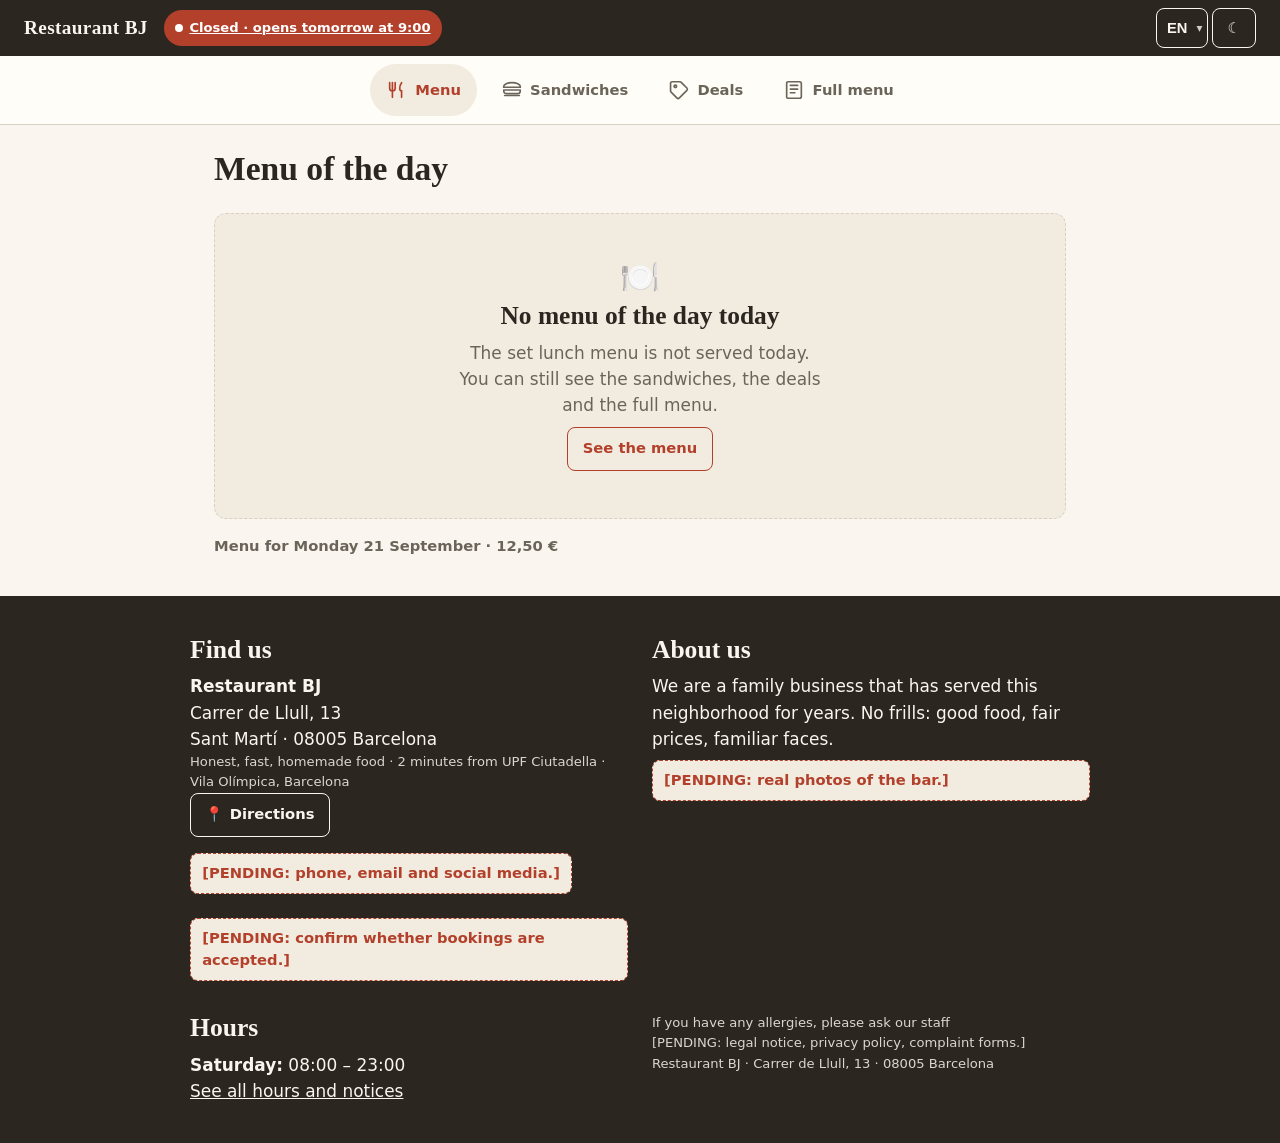
==== commit 6c2e5e30: "Añadir nueva version de la web (index, estilos, app y datos) Incorpora el trabajo desarrollado en bj" ====
--- a/index.html
+++ b/index.html
@@ -1,100 +1,228 @@
 <!DOCTYPE html>
 <html lang="es">
 <head>
-  <meta charset="UTF-8">
-  <meta name="viewport" content="width=device-width, initial-scale=1.0">
-  <title>Restaurant BJ — Menú del día en Vila Olímpica, Barcelona</title>
-  <meta name="description" content="Restaurant BJ: menú del día, bocadillos y café a buen precio junto a la UPF Ciutadella. Comida casera, rápida y honesta. Familia sirviendo al barrio.">
-  <link rel="stylesheet" href="css/style.css">
+<meta charset="UTF-8">
+<meta name="viewport" content="width=device-width, initial-scale=1, viewport-fit=cover">
+<meta name="theme-color" content="#2b2620" media="(prefers-color-scheme: light)">
+<meta name="theme-color" content="#121009" media="(prefers-color-scheme: dark)">
+
+<title>Restaurant BJ — Menú del día, bocadillos y carta · Barcelona</title>
+<meta name="description" content="Menú del día, bocadillos, ofertas y carta de Restaurant BJ, Carrer de Llull 13, Sant Martí, Barcelona. En español, català y English.">
+
+<!-- Open Graph -->
+<meta property="og:type" content="restaurant">
+<meta property="og:site_name" content="Restaurant BJ">
+<meta property="og:title" content="Restaurant BJ — Menú del día, bocadillos y carta">
+<meta property="og:description" content="Menú del día, bocadillos, ofertas y carta. Carrer de Llull 13, Sant Martí, Barcelona.">
+<meta property="og:locale" content="es_ES">
+<meta property="og:locale:alternate" content="ca_ES">
+<meta property="og:locale:alternate" content="en_GB">
+<!-- [PENDIENTE: og:url con el dominio definitivo y og:image con una foto real del local, 1200x630] -->
+<meta name="twitter:card" content="summary">
+
+<link rel="stylesheet" href="css/estilos.css">
+<link rel="icon" href="data:image/svg+xml,<svg xmlns='http://www.w3.org/2000/svg' viewBox='0 0 32 32'><text y='26' font-size='26'>🍽️</text></svg>">
+
+<!-- Datos estructurados. app.js los mantiene sincronizados con js/datos.js
+     (horarios, dirección, teléfono) para que no se dupliquen a mano. -->
+<script type="application/ld+json" id="datos-estructurados">
+{
+  "@context": "https://schema.org",
+  "@type": "Restaurant",
+  "name": "Restaurant BJ",
+  "address": {
+    "@type": "PostalAddress",
+    "streetAddress": "Carrer de Llull, 13",
+    "addressLocality": "Barcelona",
+    "addressRegion": "Barcelona",
+    "postalCode": "08005",
+    "addressCountry": "ES"
+  },
+  "priceRange": "€",
+  "hasMenu": "#carta",
+  "openingHoursSpecification": [
+    { "@type": "OpeningHoursSpecification", "dayOfWeek": "Monday", "opens": "07:00", "closes": "17:00" },
+    { "@type": "OpeningHoursSpecification", "dayOfWeek": ["Tuesday","Wednesday","Thursday","Friday"], "opens": "07:00", "closes": "23:00" },
+    { "@type": "OpeningHoursSpecification", "dayOfWeek": "Saturday", "opens": "08:00", "closes": "23:00" },
+    { "@type": "OpeningHoursSpecification", "dayOfWeek": "Sunday", "opens": "09:00", "closes": "16:00" }
+  ]
+}
+</script>
 </head>
+
 <body>
 
-  <!-- ===== CABECERA ===== -->
-  <header class="hero">
-    <nav class="nav">
-      <span class="logo">Restaurant BJ</span>
-      <div class="nav-btns">
-        <button id="lang-toggle" class="lang-btn" aria-label="Change language">EN</button>
-        <button id="theme-toggle" class="theme-btn" aria-label="Cambiar tema">☾</button>
-      </div>
-    </nav>
-    <div class="hero-content">
-      <!-- FOTO PENDIENTE: fachada o interior del bar -->
-      <h1 data-es="Comida casera, rápida y honesta" data-en="Honest, fast, homemade food">Comida casera, rápida y honesta</h1>
-      <p class="subtitle" data-es="A 2 minutos de la UPF Ciutadella · Vila Olímpica, Barcelona" data-en="2 minutes from UPF Ciutadella · Vila Olímpica, Barcelona">A 2 minutos de la UPF Ciutadella · Vila Olímpica, Barcelona</p>
-      <a href="#hoy" class="cta" data-es="Ver el menú de hoy" data-en="See today's menu">Ver el menú de hoy</a>
-    </div>
-  </header>
-
-  <!-- ===== MENÚ DE HOY (se rellena desde data/menu.js) ===== -->
-  <section id="hoy" class="section">
-    <h2 data-es="Menú de hoy" data-en="Today's menu">Menú de hoy</h2>
-    <p class="updated" id="menu-updated"></p>
-    <div id="menu-del-dia"></div>
-    <div id="bocadillo-del-dia" class="deal-box"></div>
-  </section>
-
-  <!-- ===== OFERTAS Y DESAYUNOS ===== -->
-  <section id="ofertas-seccion" class="section">
-    <h2 data-es="Menús y ofertas" data-en="Deals & menus">Menús y ofertas</h2>
-    <div id="ofertas"></div>
-  </section>
-
-  <!-- ===== CARTA FIJA ===== -->
-  <section id="carta" class="section alt">
-    <h2 data-es="La carta" data-en="Our menu">La carta</h2>
-    <div id="carta-fija"></div>
-  </section>
-
-  <!-- ===== QUIÉNES SOMOS ===== -->
-  <section id="historia" class="section">
-    <h2 data-es="La casa" data-en="About us">La casa</h2>
-    <!-- Huecos para fotos: guardar como photos/exterior.jpg y photos/interior.jpg y aparecen solas -->
-    <div class="fotos-grid">
-      <figure class="foto">
-        <img src="photos/exterior.jpg" alt="Fachada de Restaurant BJ" loading="lazy" onerror="this.parentElement.classList.add('vacia')">
-        <span class="foto-placeholder" data-es="Foto del exterior — próximamente" data-en="Outside photo — coming soon">Foto del exterior — próximamente</span>
-      </figure>
-      <figure class="foto">
-        <img src="photos/interior.jpg" alt="Interior de Restaurant BJ" loading="lazy" onerror="this.parentElement.classList.add('vacia')">
-        <span class="foto-placeholder" data-es="Foto del interior — próximamente" data-en="Inside photo — coming soon">Foto del interior — próximamente</span>
-      </figure>
-    </div>
-    <p data-es="Somos un negocio familiar sirviendo al barrio desde hace años. Sin pretensiones: buena comida, buen precio y caras conocidas."
-       data-en="We are a family business that has served this neighborhood for years. No frills: good food, fair prices, familiar faces.">
-      Somos un negocio familiar sirviendo al barrio desde hace años. Sin pretensiones: buena comida, buen precio y caras conocidas.
-    </p>
-  </section>
-
-  <!-- ===== CONTACTO ===== -->
-  <footer id="contacto" class="footer">
-    <h2 data-es="Dónde estamos" data-en="Find us">Dónde estamos</h2>
-    <div class="footer-grid">
-      <div>
-        <p><strong data-es="Horario" data-en="Hours">Horario</strong></p>
-        <ul class="horario-lista">
-          <li><span class="dia-h" data-es="Lunes" data-en="Monday">Lunes</span> 7:00 – 17:00</li>
-          <li><span class="dia-h" data-es="Martes a viernes" data-en="Tuesday to Friday">Martes a viernes</span> 7:00 – 23:00</li>
-          <li><span class="dia-h" data-es="Sábado" data-en="Saturday">Sábado</span> 8:00 – 23:00</li>
-          <li><span class="dia-h" data-es="Domingo" data-en="Sunday">Domingo</span> 9:00 – 16:00</li>
-        </ul>
-      </div>
-      <div class="map">
-        <iframe
-          src="https://www.google.com/maps?q=Restaurant+BJ,+Vila+Ol%C3%ADmpica,+Barcelona&output=embed"
-          loading="lazy" title="Mapa Restaurant BJ"></iframe>
-      </div>
-    </div>
-    <p class="fine" data-es="Restaurant BJ · Vila Olímpica, Barcelona" data-en="Restaurant BJ · Vila Olímpica, Barcelona">Restaurant BJ · Vila Olímpica, Barcelona</p>
-  </footer>
-
-  <!-- Carga el menú evitando que el navegador muestre una versión antigua en caché -->
-  <script>
-    (function () {
-      var v = Math.floor(Date.now() / 120000); // se refresca como mucho cada 2 minutos
-      document.write('<scr' + 'ipt src="data/menu.js?v=' + v + '"><\/scr' + 'ipt>');
-      document.write('<scr' + 'ipt src="js/main.js?v=' + v + '"><\/scr' + 'ipt>');
-    })();
-  </script>
+<a class="saltar" href="#contenido" data-t="saltar">Saltar al contenido</a>
+
+<!-- ===================== CABECERA ===================== -->
+<header class="cabecera">
+  <span class="marca">Restaurant BJ</span>
+
+  <!-- Indicador abierto/cerrado. Al pulsarlo lleva a los horarios. -->
+  <a class="estado" id="estado" href="#horarios" data-abierto="si">
+    <span class="punto" aria-hidden="true"></span>
+    <span id="estado-texto">&nbsp;</span>
+  </a>
+
+  <div class="botones-cabecera">
+    <div class="selector-idioma">
+      <label class="solo-lector" for="sel-idioma" data-t="idiomaLabel">Idioma</label>
+      <select id="sel-idioma" class="btn-icono">
+        <option value="es">ES</option>
+        <option value="ca">CA</option>
+        <option value="en">EN</option>
+      </select>
+      <span class="flecha-sel" aria-hidden="true">▾</span>
+    </div>
+    <button type="button" id="btn-tema" class="btn-icono" aria-label="Cambiar a tema oscuro" aria-pressed="false">
+      <span aria-hidden="true" id="icono-tema">☾</span>
+    </button>
+  </div>
+</header>
+
+<!-- ===================== NAVEGACIÓN ===================== -->
+<!-- Móvil: barra inferior fija · Escritorio: barra superior -->
+<nav class="nav-principal" id="nav-principal" role="tablist" aria-label="Secciones de la carta">
+
+  <a class="pestana" role="tab" id="tab-menu-del-dia" href="#menu-del-dia"
+     aria-controls="vista-menu-del-dia" aria-selected="true" tabindex="0">
+    <svg viewBox="0 0 24 24" fill="none" stroke="currentColor" stroke-width="1.8" stroke-linecap="round" aria-hidden="true">
+      <path d="M4 4v6a3 3 0 0 0 3 3 3 3 0 0 0 3-3V4M7 4v9M7 13v7"></path>
+      <path d="M17 4c-1.5 2-2 4-2 6s.5 3 2 3v7"></path>
+    </svg>
+    <span class="etiqueta" data-t="nav-menu">Menú</span>
+  </a>
+
+  <a class="pestana" role="tab" id="tab-bocadillos" href="#bocadillos"
+     aria-controls="vista-bocadillos" aria-selected="false" tabindex="-1">
+    <svg viewBox="0 0 24 24" fill="none" stroke="currentColor" stroke-width="1.8" stroke-linecap="round" aria-hidden="true">
+      <path d="M3 8c0-2.2 4-4 9-4s9 1.8 9 4v1H3V8Z"></path>
+      <path d="M3 12h18M3 12v1c0 1.7 1.5 3 3 3h12c1.7 0 3-1.3 3-3v-1"></path>
+      <path d="M4 18h16"></path>
+    </svg>
+    <span class="etiqueta" data-t="nav-bocadillos">Bocadillos</span>
+  </a>
+
+  <a class="pestana" role="tab" id="tab-ofertas" href="#ofertas"
+     aria-controls="vista-ofertas" aria-selected="false" tabindex="-1">
+    <svg viewBox="0 0 24 24" fill="none" stroke="currentColor" stroke-width="1.8" stroke-linecap="round" aria-hidden="true">
+      <path d="M20.6 12.4 12.4 20.6a2 2 0 0 1-2.8 0l-6.2-6.2a2 2 0 0 1-.6-1.4V4.8A1.8 1.8 0 0 1 4.8 3h8.2a2 2 0 0 1 1.4.6l6.2 6.2a2 2 0 0 1 0 2.6Z"></path>
+      <circle cx="8" cy="8" r="1.4"></circle>
+    </svg>
+    <span class="etiqueta" data-t="nav-ofertas">Ofertas</span>
+  </a>
+
+  <a class="pestana" role="tab" id="tab-carta" href="#carta"
+     aria-controls="vista-carta" aria-selected="false" tabindex="-1">
+    <svg viewBox="0 0 24 24" fill="none" stroke="currentColor" stroke-width="1.8" stroke-linecap="round" aria-hidden="true">
+      <path d="M4 4.5A1.5 1.5 0 0 1 5.5 3H18a2 2 0 0 1 2 2v14a2 2 0 0 1-2 2H5.5A1.5 1.5 0 0 1 4 19.5Z"></path>
+      <path d="M8 7h8M8 11h8M8 15h5"></path>
+    </svg>
+    <span class="etiqueta" data-t="nav-carta">Carta</span>
+  </a>
+</nav>
+
+<!-- ===================== CONTENIDO ===================== -->
+<main id="contenido" tabindex="-1">
+
+  <!-- Avisos del local (festivos, vacaciones, cierres). Se rellena desde datos.js -->
+  <div id="avisos-globales" class="vista" style="padding-bottom:0"></div>
+
+  <!-- ---------- 1. MENÚ DEL DÍA ---------- -->
+  <section class="vista" id="vista-menu-del-dia" role="tabpanel"
+           aria-labelledby="tab-menu-del-dia" tabindex="0">
+    <h1 class="titulo-vista" data-t="titulo-menu">Menú del día</h1>
+    <p class="subtitulo-vista" id="menu-subtitulo">&nbsp;</p>
+    <div id="contenido-menu"></div>
+  </section>
+
+  <!-- ---------- 2. BOCADILLOS DEL DÍA ---------- -->
+  <section class="vista" id="vista-bocadillos" role="tabpanel"
+           aria-labelledby="tab-bocadillos" tabindex="0" hidden>
+    <h1 class="titulo-vista" data-t="titulo-bocadillos">Bocadillos del día</h1>
+    <p class="subtitulo-vista" id="bocadillos-subtitulo">&nbsp;</p>
+    <div id="contenido-bocadillos"></div>
+  </section>
+
+  <!-- ---------- 3. MENÚS Y OFERTAS ---------- -->
+  <section class="vista" id="vista-ofertas" role="tabpanel"
+           aria-labelledby="tab-ofertas" tabindex="0" hidden>
+    <h1 class="titulo-vista" data-t="titulo-ofertas">Menús y ofertas</h1>
+    <p class="subtitulo-vista" data-t="sub-ofertas">Combinados, desayunos y ofertas de la casa.</p>
+    <div id="contenido-ofertas"></div>
+  </section>
+
+  <!-- ---------- 4. CARTA ---------- -->
+  <section class="vista" id="vista-carta" role="tabpanel"
+           aria-labelledby="tab-carta" tabindex="0" hidden>
+    <h1 class="titulo-vista" data-t="titulo-carta">La carta</h1>
+    <p class="subtitulo-vista" data-t="sub-carta">Toca una categoría para ver los platos.</p>
+
+    <div id="filtro-alergenos"></div>
+    <div id="contenido-carta"></div>
+    <div id="leyenda-alergenos"></div>
+  </section>
+
+  <!-- ---------- HORARIOS (vista propia, sin pestaña) ---------- -->
+  <section class="vista" id="vista-horarios" role="region"
+           aria-labelledby="titulo-horarios" tabindex="-1" hidden>
+    <h1 class="titulo-vista" id="titulo-horarios" data-t="titulo-horarios">Horarios</h1>
+    <p class="subtitulo-vista" data-t="sub-horarios">Hora de Barcelona (Europe/Madrid).</p>
+    <div id="contenido-horarios"></div>
+  </section>
+
+  <noscript>
+    <div class="vista">
+      <h1 class="titulo-vista">Restaurant BJ</h1>
+      <p>Esta web necesita JavaScript para mostrar la carta. Pregunta al personal por el menú de hoy.</p>
+      <p><strong>Carrer de Llull, 13 · Sant Martí · 08005 Barcelona</strong></p>
+      <ul>
+        <li>Lunes: 7:00 – 17:00</li>
+        <li>Martes a viernes: 7:00 – 23:00</li>
+        <li>Sábado: 8:00 – 23:00</li>
+        <li>Domingo: 9:00 – 16:00</li>
+      </ul>
+    </div>
+  </noscript>
+</main>
+
+<!-- ===================== PIE ===================== -->
+<footer class="pie">
+  <div class="pie-interior">
+
+    <div>
+      <h2 data-t="pie-donde">Dónde estamos</h2>
+      <p>
+        <strong>Restaurant BJ</strong><br>
+        Carrer de Llull, 13<br>
+        Sant Martí · 08005 Barcelona
+      </p>
+      <p class="pie-fino" id="pie-lema"></p>
+      <div class="pie-enlaces" id="pie-contacto"></div>
+    </div>
+
+    <div>
+      <h2 data-t="pie-casa">La casa</h2>
+      <p id="pie-historia"></p>
+      <div id="pie-fotos"></div>
+    </div>
+
+    <div>
+      <h2 data-t="pie-horario">Horario</h2>
+      <div id="pie-horario"></div>
+      <p><a href="#horarios" data-t="ver-horarios">Ver todos los horarios y avisos</a></p>
+    </div>
+
+    <div>
+      <p class="pie-fino" id="pie-alergias"></p>
+      <p class="pie-fino" id="pie-legales"></p>
+      <p class="pie-fino">Restaurant BJ · Carrer de Llull, 13 · 08005 Barcelona</p>
+    </div>
+
+  </div>
+</footer>
+
+<script src="js/datos.js"></script>
+<script src="js/app.js"></script>
 </body>
 </html>
--- a/css/estilos.css
+++ b/css/estilos.css
@@ -0,0 +1,745 @@
+/* ============================================================================
+   BJ · Hoja de estilos
+   Mobile-first. Sin frameworks, sin fuentes web.
+   Orden: 1 tokens · 2 base · 3 cabecera · 4 navegación · 5 vistas
+          6 componentes · 7 pie · 8 animaciones · 9 pantallas grandes
+          10 plegables (viewport segments)
+   ========================================================================== */
+
+/* ============ 1. TOKENS ==================================================== */
+:root {
+  /* Color — tema claro */
+  --fondo: #faf6ef;
+  --fondo-2: #fffdf8;
+  --superficie: #f1ebe0;
+  --texto: #2b2620;
+  --texto-suave: #6b6459;
+  --linea: #d8d0c2;
+  --acento: #b3402a;
+  --verde: #4a5d3a;
+  --surf-verde: #4a5d3a;
+  --surf-verde-txt: #ffffff;
+  --surf-rojo: #b3402a;
+  --surf-rojo-txt: #ffffff;
+  --cabecera-bg: #2b2620;
+  --cabecera-txt: #faf6ef;
+  --sombra: 0 1px 2px rgba(43, 38, 32, .06), 0 4px 12px rgba(43, 38, 32, .06);
+
+  /* Tipografía fluida */
+  --t-xs: clamp(.72rem, .68rem + .25vw, .82rem);
+  --t-sm: clamp(.82rem, .78rem + .25vw, .92rem);
+  --t-base: clamp(1rem, .96rem + .2vw, 1.06rem);
+  --t-md: clamp(1.06rem, 1rem + .4vw, 1.2rem);
+  --t-lg: clamp(1.25rem, 1.1rem + .8vw, 1.6rem);
+  --t-xl: clamp(1.5rem, 1.25rem + 1.4vw, 2.1rem);
+
+  /* Espaciado fluido */
+  --e-1: .25rem;
+  --e-2: .5rem;
+  --e-3: clamp(.7rem, .6rem + .5vw, 1rem);
+  --e-4: clamp(1rem, .85rem + .8vw, 1.5rem);
+  --e-5: clamp(1.5rem, 1.2rem + 1.5vw, 2.5rem);
+
+  --radio: 12px;
+  --radio-sm: 8px;
+  --borde-vista: clamp(.9rem, .5rem + 2vw, 1.5rem);  /* margen lateral */
+  --alto-cabecera: 56px;
+  --alto-barra: 58px;
+
+  /* Duraciones de animación */
+  --dur-corta: 150ms;
+  --dur-media: 240ms;
+  --dur-larga: 340ms;
+  --curva: cubic-bezier(.2, .7, .3, 1);
+
+  color-scheme: light dark;
+}
+
+/* Tema oscuro automático (y manual con data-tema="oscuro") */
+@media (prefers-color-scheme: dark) {
+  :root:not([data-tema="claro"]) {
+    --fondo: #1d1913;
+    --fondo-2: #26211a;
+    --superficie: #26211a;
+    --texto: #f0e9dc;
+    --texto-suave: #a39a8b;
+    --linea: #463f35;
+    --acento: #e8785e;
+    --verde: #7a9662;
+    --surf-verde: #33402a;
+    --surf-verde-txt: #dfe9d4;
+    --surf-rojo: #86301f;
+    --surf-rojo-txt: #ffffff;
+    --cabecera-bg: #121009;
+    --cabecera-txt: #f0e9dc;
+    --sombra: 0 1px 2px rgba(0, 0, 0, .4), 0 4px 12px rgba(0, 0, 0, .3);
+  }
+}
+:root[data-tema="oscuro"] {
+  --fondo: #1d1913;
+  --fondo-2: #26211a;
+  --superficie: #26211a;
+  --texto: #f0e9dc;
+  --texto-suave: #a39a8b;
+  --linea: #463f35;
+  --acento: #e8785e;
+  --verde: #7a9662;
+  --surf-verde: #33402a;
+  --surf-verde-txt: #dfe9d4;
+  --surf-rojo: #86301f;
+  --surf-rojo-txt: #ffffff;
+  --cabecera-bg: #121009;
+  --cabecera-txt: #f0e9dc;
+  --sombra: 0 1px 2px rgba(0, 0, 0, .4), 0 4px 12px rgba(0, 0, 0, .3);
+}
+
+/* ============ 2. BASE ===================================================== */
+*, *::before, *::after { box-sizing: border-box; }
+* { margin: 0; padding: 0; }
+
+html {
+  -webkit-text-size-adjust: 100%;
+  scroll-behavior: smooth;
+}
+
+body {
+  font-family: system-ui, -apple-system, "Segoe UI", Roboto, "Helvetica Neue", Arial, sans-serif;
+  font-size: var(--t-base);
+  line-height: 1.55;
+  color: var(--texto);
+  background: var(--fondo);
+  min-height: 100svh;
+  overflow-x: hidden;           /* red de seguridad a 280 px */
+  overflow-wrap: break-word;
+  padding-bottom: calc(var(--alto-barra) + env(safe-area-inset-bottom, 0px));
+}
+
+h1, h2, h3, h4 {
+  font-family: Georgia, "Times New Roman", serif;
+  line-height: 1.2;
+  font-weight: 700;
+  text-wrap: balance;
+}
+
+img { max-width: 100%; height: auto; display: block; }
+ul, ol { list-style: none; }
+button { font: inherit; color: inherit; background: none; border: 0; cursor: pointer; }
+a { color: var(--acento); }
+
+:focus-visible {
+  outline: 3px solid var(--acento);
+  outline-offset: 2px;
+  border-radius: 4px;
+}
+
+.oculto { display: none !important; }
+.solo-lector {
+  position: absolute; width: 1px; height: 1px;
+  padding: 0; margin: -1px; overflow: hidden;
+  clip: rect(0 0 0 0); white-space: nowrap; border: 0;
+}
+.saltar {
+  position: absolute; left: var(--e-3); top: -100px; z-index: 100;
+  background: var(--acento); color: #fff; padding: .7rem 1rem;
+  border-radius: var(--radio-sm); text-decoration: none;
+  transition: top var(--dur-corta) var(--curva);
+}
+.saltar:focus { top: calc(var(--e-2) + env(safe-area-inset-top, 0px)); }
+
+/* ============ 3. CABECERA ================================================= */
+/* Rejilla fija, no flexible: la cabecera tiene siempre la misma forma
+   independientemente de lo largo que sea el texto. Así no cambia de
+   disposición al pasar de español a inglés.
+   Móvil:      fila 1 = nombre + botones · fila 2 = abierto/cerrado
+   Desde 900px: todo en una sola fila, que ahí cabe en los dos idiomas. */
+.cabecera {
+  position: sticky;
+  top: 0;
+  z-index: 30;
+  background: var(--cabecera-bg);
+  color: var(--cabecera-txt);
+  padding: var(--e-2) var(--borde-vista);
+  padding-top: calc(var(--e-2) + env(safe-area-inset-top, 0px));
+  padding-left: max(var(--borde-vista), env(safe-area-inset-left, 0px));
+  padding-right: max(var(--borde-vista), env(safe-area-inset-right, 0px));
+  display: grid;
+  grid-template-columns: minmax(0, 1fr) auto;
+  grid-template-areas:
+    "marca  botones"
+    "estado estado";
+  align-items: center;
+  gap: var(--e-1) var(--e-2);
+}
+
+.marca {
+  grid-area: marca;
+  font-family: Georgia, "Times New Roman", serif;
+  font-size: var(--t-md);
+  font-weight: 700;
+  letter-spacing: .02em;
+  min-width: 0;
+}
+
+/* Indicador abierto/cerrado — lleva a la vista de horarios */
+.estado {
+  grid-area: estado;
+  justify-self: start;
+  display: inline-flex;
+  align-items: center;
+  gap: .4rem;
+  min-height: 36px;
+  padding: .3rem .7rem;
+  border-radius: 999px;
+  font-size: var(--t-xs);
+  font-weight: 600;
+  line-height: 1.25;
+  text-align: left;
+  background: var(--surf-verde);
+  color: var(--surf-verde-txt);
+  transition: transform var(--dur-corta) var(--curva);
+}
+.estado[data-abierto="no"] { background: var(--surf-rojo); color: var(--surf-rojo-txt); }
+.estado:active { transform: scale(.97); }
+.estado .punto {
+  width: .5rem; height: .5rem; border-radius: 50%;
+  background: currentColor; flex: 0 0 auto;
+}
+.estado[data-abierto="si"] .punto { animation: pulso 2.4s ease-in-out infinite; }
+
+.botones-cabecera { grid-area: botones; display: flex; gap: var(--e-1); }
+.btn-icono {
+  min-width: 44px; min-height: 40px;
+  display: inline-flex; align-items: center; justify-content: center;
+  border: 1px solid currentColor;
+  border-radius: var(--radio-sm);
+  font-size: var(--t-sm);
+  font-weight: 600;
+  transition: transform var(--dur-corta) var(--curva), background var(--dur-corta);
+}
+.btn-icono:active { transform: scale(.95); }
+
+/* Selector de idioma: se ve como los demás botones de la cabecera,
+   pero abre la lista propia del móvil. */
+.selector-idioma { position: relative; display: inline-flex; }
+select.btn-icono {
+  appearance: none;
+  -webkit-appearance: none;
+  padding: 0 1.1rem 0 .5rem;
+  min-width: 52px;
+  text-align: center;
+  background: transparent;
+  color: inherit;
+  cursor: pointer;
+}
+select.btn-icono option {
+  color: var(--texto);
+  background: var(--fondo-2);
+}
+.flecha-sel {
+  position: absolute;
+  right: .35rem; top: 50%;
+  transform: translateY(-50%);
+  pointer-events: none;
+  font-size: .7em;
+  opacity: .8;
+}
+
+/* ============ 4. NAVEGACIÓN =============================================== */
+/* Móvil: barra inferior fija, al alcance del pulgar */
+.nav-principal {
+  position: fixed;
+  left: 0; right: 0; bottom: 0;
+  z-index: 40;
+  display: flex;
+  background: var(--fondo-2);
+  border-top: 1px solid var(--linea);
+  padding-bottom: env(safe-area-inset-bottom, 0px);
+  padding-left: env(safe-area-inset-left, 0px);
+  padding-right: env(safe-area-inset-right, 0px);
+}
+.nav-principal .pestana {
+  flex: 1 1 0;
+  min-width: 0;
+  min-height: 52px;
+  display: flex;
+  flex-direction: column;
+  align-items: center;
+  justify-content: center;
+  gap: 2px;
+  padding: .35rem .15rem;
+  font-size: clamp(.6rem, 2.6vw, .78rem);
+  font-weight: 600;
+  color: var(--texto-suave);
+  text-decoration: none;
+  position: relative;
+  transition: color var(--dur-corta) var(--curva), transform var(--dur-corta) var(--curva);
+}
+.nav-principal .pestana svg { width: 22px; height: 22px; flex: 0 0 auto; }
+.nav-principal .pestana:active { transform: scale(.95); }
+.nav-principal .pestana[aria-selected="true"] { color: var(--acento); }
+.nav-principal .pestana::after {
+  content: "";
+  position: absolute; top: 0; left: 50%;
+  width: 0; height: 3px;
+  background: var(--acento);
+  border-radius: 0 0 3px 3px;
+  transform: translateX(-50%);
+  transition: width var(--dur-media) var(--curva);
+}
+.nav-principal .pestana[aria-selected="true"]::after { width: 60%; }
+.nav-principal .etiqueta {
+  max-width: 100%;
+  overflow: hidden;
+  text-overflow: ellipsis;
+  white-space: nowrap;
+}
+
+/* ============ 5. VISTAS =================================================== */
+main { display: block; }
+
+.vista {
+  container-type: inline-size;
+  container-name: vista;
+  max-width: 900px;
+  margin: 0 auto;
+  padding: var(--e-4) var(--borde-vista) var(--e-5);
+  padding-left: max(var(--borde-vista), env(safe-area-inset-left, 0px));
+  padding-right: max(var(--borde-vista), env(safe-area-inset-right, 0px));
+}
+.vista[hidden] { display: none; }
+.vista.entrando { animation: entra-vista var(--dur-media) var(--curva) both; }
+
+.titulo-vista {
+  font-size: var(--t-xl);
+  margin-bottom: var(--e-1);
+}
+.subtitulo-vista {
+  color: var(--texto-suave);
+  font-size: var(--t-sm);
+  margin-bottom: var(--e-4);
+}
+
+.bloque { margin-bottom: var(--e-5); }
+.bloque-titulo {
+  font-size: var(--t-lg);
+  color: var(--verde);
+  margin-bottom: var(--e-2);
+  padding-bottom: .2rem;
+  border-bottom: 2px solid var(--linea);
+}
+
+/* ============ 6. COMPONENTES ============================================= */
+
+/* --- Tarjeta --- */
+.tarjeta {
+  background: var(--fondo-2);
+  border: 1px solid var(--linea);
+  border-radius: var(--radio);
+  padding: var(--e-4);
+  box-shadow: var(--sombra);
+}
+.tarjeta + .tarjeta { margin-top: var(--e-3); }
+
+/* --- Línea de plato: nombre a la izquierda, precio a la derecha --- */
+.plato {
+  display: flex;
+  align-items: baseline;
+  gap: var(--e-3);
+  padding: .55rem 0;
+  border-bottom: 1px dotted var(--linea);
+}
+.plato:last-child { border-bottom: 0; }
+.plato-nombre {
+  flex: 1 1 auto;
+  min-width: 0;
+  hyphens: auto;          /* nombres largos no se cortan a lo bruto */
+}
+.plato-precio {
+  flex: 0 0 auto;
+  margin-left: auto;
+  text-align: right;
+  font-weight: 700;
+  font-variant-numeric: tabular-nums;
+  white-space: nowrap;
+  color: var(--acento);
+}
+.plato-detalle {
+  display: block;
+  font-size: var(--t-sm);
+  color: var(--texto-suave);
+}
+
+/* --- Etiquetas (vegetariano, picante, novedad, agotado) --- */
+.etiquetas { display: flex; flex-wrap: wrap; gap: .3rem; margin-top: .3rem; }
+.etiq {
+  font-size: var(--t-xs);
+  font-weight: 700;
+  padding: .1rem .5rem;
+  border-radius: 999px;
+  border: 1px solid var(--linea);
+  color: var(--texto-suave);
+  white-space: nowrap;
+}
+.etiq[data-e="vegetariano"] { background: var(--surf-verde); color: var(--surf-verde-txt); border-color: transparent; }
+.etiq[data-e="picante"],
+.etiq[data-e="novedad"] { background: var(--surf-rojo); color: var(--surf-rojo-txt); border-color: transparent; }
+.etiq[data-e="agotado"] { opacity: .8; text-decoration: line-through; }
+.plato[data-agotado="si"] .plato-nombre { opacity: .55; }
+
+/* --- Alérgenos --- */
+.alergenos { display: flex; flex-wrap: wrap; gap: .25rem; margin-top: .25rem; }
+.alergeno {
+  display: inline-flex; align-items: center; gap: .25rem;
+  font-size: var(--t-xs);
+  color: var(--texto-suave);
+  border: 1px solid var(--linea);
+  border-radius: 999px;
+  padding: .05rem .45rem;
+}
+.leyenda-alergenos { display: grid; gap: .4rem; margin-top: var(--e-2); }
+@container vista (min-width: 30rem) {
+  .leyenda-alergenos { grid-template-columns: repeat(2, minmax(0, 1fr)); }
+}
+
+/* --- Precio grande (menú del día) --- */
+.precio-destacado {
+  font-family: Georgia, "Times New Roman", serif;
+  font-size: var(--t-xl);
+  font-weight: 700;
+  color: var(--acento);
+  line-height: 1.1;
+}
+
+/* --- Cabecera del menú del día --- */
+.menu-cabecera {
+  display: flex;
+  flex-wrap: wrap;
+  align-items: flex-end;
+  justify-content: space-between;
+  gap: var(--e-2);
+  margin-bottom: var(--e-3);
+}
+.menu-fecha {
+  font-size: var(--t-sm);
+  font-weight: 600;
+  color: var(--texto-suave);
+}
+.menu-incluye {
+  font-size: var(--t-sm);
+  color: var(--texto-suave);
+}
+
+/* --- Estado vacío --- */
+.vacio {
+  text-align: center;
+  padding: var(--e-5) var(--e-4);
+  min-height: 34svh;
+  display: flex;
+  flex-direction: column;
+  align-items: center;
+  justify-content: center;
+  gap: var(--e-2);
+  background: var(--superficie);
+  border-radius: var(--radio);
+  border: 1px dashed var(--linea);
+}
+.vacio .icono { font-size: 2rem; line-height: 1; }
+.vacio p { color: var(--texto-suave); max-width: 34ch; }
+
+/* --- Avisos --- */
+.aviso {
+  display: flex;
+  gap: var(--e-2);
+  align-items: flex-start;
+  padding: var(--e-3);
+  border-radius: var(--radio-sm);
+  border-left: 4px solid var(--verde);
+  background: var(--superficie);
+  font-size: var(--t-sm);
+  margin-bottom: var(--e-3);
+}
+.aviso[data-tipo="cierre"] { border-left-color: var(--acento); }
+.aviso[data-tipo="aviso"] { border-left-color: #c47b19; }
+
+/* --- Marcador de contenido pendiente --- */
+.pendiente {
+  display: block;
+  font-size: var(--t-sm);
+  font-weight: 700;
+  color: var(--acento);
+  background: var(--superficie);
+  border: 1px dashed var(--acento);
+  border-radius: var(--radio-sm);
+  padding: .5rem .7rem;
+  margin: var(--e-2) 0;
+}
+
+/* --- Fila de chips (la usa el filtro de alérgenos) --- */
+.chips {
+  display: flex;
+  gap: var(--e-2);
+  overflow-x: auto;
+  scroll-snap-type: x proximity;
+  scrollbar-width: none;
+  -webkit-overflow-scrolling: touch;
+}
+.chips::-webkit-scrollbar { display: none; }
+.chip {
+  flex: 0 0 auto;
+  scroll-snap-align: start;
+  min-height: 40px;
+  display: inline-flex;
+  align-items: center;
+  padding: .4rem .85rem;
+  border-radius: 999px;
+  border: 1px solid var(--linea);
+  background: var(--fondo-2);
+  font-size: var(--t-sm);
+  font-weight: 600;
+  color: var(--texto-suave);
+  white-space: nowrap;
+  transition: background var(--dur-corta) var(--curva),
+              color var(--dur-corta) var(--curva),
+              transform var(--dur-corta) var(--curva);
+}
+.chip:active { transform: scale(.96); }
+.chip[aria-current="true"] {
+  background: var(--acento);
+  border-color: var(--acento);
+  color: #fff;
+}
+
+.sin-resultados { color: var(--texto-suave); padding: var(--e-4) 0; }
+
+/* --- Acordeón de categoría --- */
+.categoria { scroll-margin-top: calc(var(--alto-cabecera) + 64px); }
+.categoria-cabecera {
+  width: 100%;
+  display: flex;
+  align-items: center;
+  gap: var(--e-2);
+  min-height: 48px;
+  padding: var(--e-3) 0;
+  text-align: left;
+  font-family: Georgia, "Times New Roman", serif;
+  font-size: var(--t-md);
+  font-weight: 700;
+  color: var(--verde);
+  border-bottom: 2px solid var(--linea);
+}
+.categoria-cabecera .cuenta {
+  font-family: system-ui, sans-serif;
+  font-size: var(--t-xs);
+  font-weight: 600;
+  color: var(--texto-suave);
+  margin-left: auto;
+}
+.categoria-cabecera .flecha {
+  transition: transform var(--dur-media) var(--curva);
+  color: var(--texto-suave);
+  flex: 0 0 auto;
+}
+.categoria-cabecera[aria-expanded="true"] .flecha { transform: rotate(180deg); }
+.categoria-cuerpo { padding: var(--e-2) 0 var(--e-3); }
+.categoria-cuerpo[hidden] { display: none; }
+.categoria-cuerpo.abriendo { animation: aparece var(--dur-media) var(--curva) both; }
+.categoria-nota {
+  font-size: var(--t-sm);
+  color: var(--texto-suave);
+  font-style: italic;
+  margin-bottom: var(--e-2);
+}
+
+/* --- Tabla de horarios --- */
+.tabla-horario { width: 100%; border-collapse: collapse; }
+.tabla-horario caption {
+  text-align: left;
+  font-size: var(--t-sm);
+  color: var(--texto-suave);
+  padding-bottom: var(--e-2);
+}
+.tabla-horario td {
+  padding: .6rem .3rem;
+  border-bottom: 1px solid var(--linea);
+  font-variant-numeric: tabular-nums;
+}
+.tabla-horario td:first-child { font-weight: 600; }
+.tabla-horario td:last-child { text-align: right; white-space: nowrap; }
+.tabla-horario tr[data-hoy="si"] td {
+  background: var(--superficie);
+  border-bottom-color: var(--verde);
+  box-shadow: inset 0 2px 0 var(--verde);
+}
+.etiqueta-hoy {
+  font-size: var(--t-xs);
+  font-weight: 700;
+  color: var(--surf-verde-txt);
+  background: var(--surf-verde);
+  border-radius: 999px;
+  padding: .05rem .45rem;
+  margin-left: .35rem;
+  white-space: nowrap;
+}
+
+/* --- Semana de bocadillos --- */
+.dia-boca { border-bottom: 1px solid var(--linea); padding: var(--e-3) 0; }
+.dia-boca:last-child { border-bottom: 0; }
+.dia-boca[data-hoy="si"] {
+  background: var(--superficie);
+  border-radius: var(--radio-sm);
+  padding-left: var(--e-3);
+  padding-right: var(--e-3);
+  border-bottom: 0;
+  outline: 2px solid var(--verde);
+  outline-offset: -2px;
+}
+.dia-boca .nombre-dia {
+  display: block;
+  font-size: var(--t-xs);
+  font-weight: 700;
+  text-transform: uppercase;
+  letter-spacing: .06em;
+  color: var(--verde);
+}
+
+/* --- Pie --- */
+.pie {
+  background: var(--cabecera-bg);
+  color: var(--cabecera-txt);
+  padding: var(--e-5) var(--borde-vista);
+  padding-left: max(var(--borde-vista), env(safe-area-inset-left, 0px));
+  padding-right: max(var(--borde-vista), env(safe-area-inset-right, 0px));
+}
+.pie-interior { max-width: 900px; margin: 0 auto; display: grid; gap: var(--e-4); }
+.pie h2 { font-size: var(--t-lg); margin-bottom: var(--e-2); }
+.pie a { color: var(--cabecera-txt); }
+.pie-enlaces { display: flex; flex-wrap: wrap; gap: var(--e-2); }
+.pie-boton {
+  display: inline-flex; align-items: center; gap: .4rem;
+  min-height: 44px; padding: .5rem .9rem;
+  border: 1px solid currentColor; border-radius: var(--radio-sm);
+  text-decoration: none; font-size: var(--t-sm); font-weight: 600;
+  transition: transform var(--dur-corta) var(--curva);
+}
+.pie-boton:active { transform: scale(.97); }
+.pie-fino { font-size: var(--t-xs); opacity: .85; }
+
+/* --- Mensaje de error amable --- */
+.error-datos {
+  margin: var(--e-5) auto;
+  max-width: 34ch;
+  text-align: center;
+  padding: var(--e-5) var(--e-4);
+}
+.error-datos .icono { font-size: 2.5rem; }
+.error-datos h1 { font-size: var(--t-lg); margin: var(--e-3) 0 var(--e-2); }
+.error-datos p { color: var(--texto-suave); }
+
+/* ============ 8. ANIMACIONES ============================================= */
+@keyframes entra-vista {
+  from { opacity: 0; transform: translateY(8px); }
+  to   { opacity: 1; transform: none; }
+}
+@keyframes aparece {
+  from { opacity: 0; transform: translateY(14px); }
+  to   { opacity: 1; transform: none; }
+}
+@keyframes pulso {
+  0%, 100% { opacity: 1; transform: scale(1); }
+  50%      { opacity: .45; transform: scale(.82); }
+}
+
+.revelar { opacity: 0; }
+.revelar.visible { animation: aparece var(--dur-larga) var(--curva) both; }
+
+.pulsable { transition: transform var(--dur-corta) var(--curva); }
+.pulsable:active { transform: scale(.98); }
+
+@media (prefers-reduced-motion: reduce) {
+  html { scroll-behavior: auto; }
+  *, *::before, *::after {
+    animation-duration: .01ms !important;
+    animation-iteration-count: 1 !important;
+    transition-duration: .01ms !important;
+  }
+  .revelar { opacity: 1; }
+}
+
+/* ============ 9. PANTALLAS GRANDES ======================================= */
+/* Rejilla de dos columnas: una sola columna en móvil y dos cuando el
+   contenedor da de sí (sirve igual para un plegable abierto que para una
+   tablet). El hueco lo pone siempre el gap, nunca los márgenes de los hijos,
+   para que la separación sea la misma en los dos casos. */
+.rejilla-2 {
+  display: flex;
+  flex-direction: column;
+  gap: var(--e-5);
+}
+.rejilla-2 > .tarjeta,
+.rejilla-2 > .bloque { margin: 0; }
+
+@container vista (min-width: 34rem) {
+  .rejilla-2 {
+    display: grid;
+    grid-template-columns: repeat(2, minmax(0, 1fr));
+    gap: var(--e-5) var(--e-4);
+    align-items: start;
+  }
+}
+
+/* A partir de 900 px la navegación sube arriba */
+@media (min-width: 900px) {
+  body { padding-bottom: 0; }
+  .cabecera {
+    grid-template-columns: auto minmax(0, 1fr) auto;
+    grid-template-areas: "marca estado botones";
+    gap: var(--e-3);
+    min-height: var(--alto-cabecera);
+  }
+  .nav-principal {
+    position: sticky;
+    top: calc(var(--alto-cabecera) + env(safe-area-inset-top, 0px));
+    bottom: auto;
+    border-top: 0;
+    border-bottom: 1px solid var(--linea);
+    justify-content: center;
+    gap: var(--e-2);
+    padding: var(--e-2) var(--borde-vista);
+  }
+  .nav-principal .pestana {
+    flex: 0 0 auto;
+    flex-direction: row;
+    gap: .45rem;
+    padding: .5rem 1rem;
+    border-radius: 999px;
+    font-size: var(--t-sm);
+  }
+  .nav-principal .pestana[aria-selected="true"] { background: var(--superficie); }
+  .nav-principal .pestana::after { display: none; }
+  .categoria { scroll-margin-top: calc(var(--alto-cabecera) + var(--alto-barra) + 64px); }
+  .pie-interior { grid-template-columns: repeat(2, minmax(0, 1fr)); }
+}
+
+/* ============ 10. PLEGABLES (Viewport Segments API) ======================= */
+/* Mejora progresiva: si el navegador informa de la bisagra, el contenido no se
+   coloca encima. Sin soporte, todo funciona exactamente igual. */
+@media (horizontal-viewport-segments: 2) {
+  :root {
+    --bisagra: calc(env(viewport-segment-left 1 0, 0px) - env(viewport-segment-right 0 0, 0px));
+  }
+  .vista { max-width: none; }
+  .rejilla-2 {
+    display: grid;
+    grid-template-columns:
+      env(viewport-segment-width 0 0, 1fr)
+      env(viewport-segment-width 1 0, 1fr);
+    gap: var(--e-5) var(--bisagra);
+  }
+  /* El contenido de una sola columna se queda dentro del segmento izquierdo */
+  .una-columna { max-width: env(viewport-segment-width 0 0, 100%); }
+}
+
+@media (vertical-viewport-segments: 2) {
+  /* Plegado tipo libreta: dejamos respirar la zona de la bisagra */
+  .vista { padding-bottom: calc(var(--e-5) + var(--e-4)); }
+}
